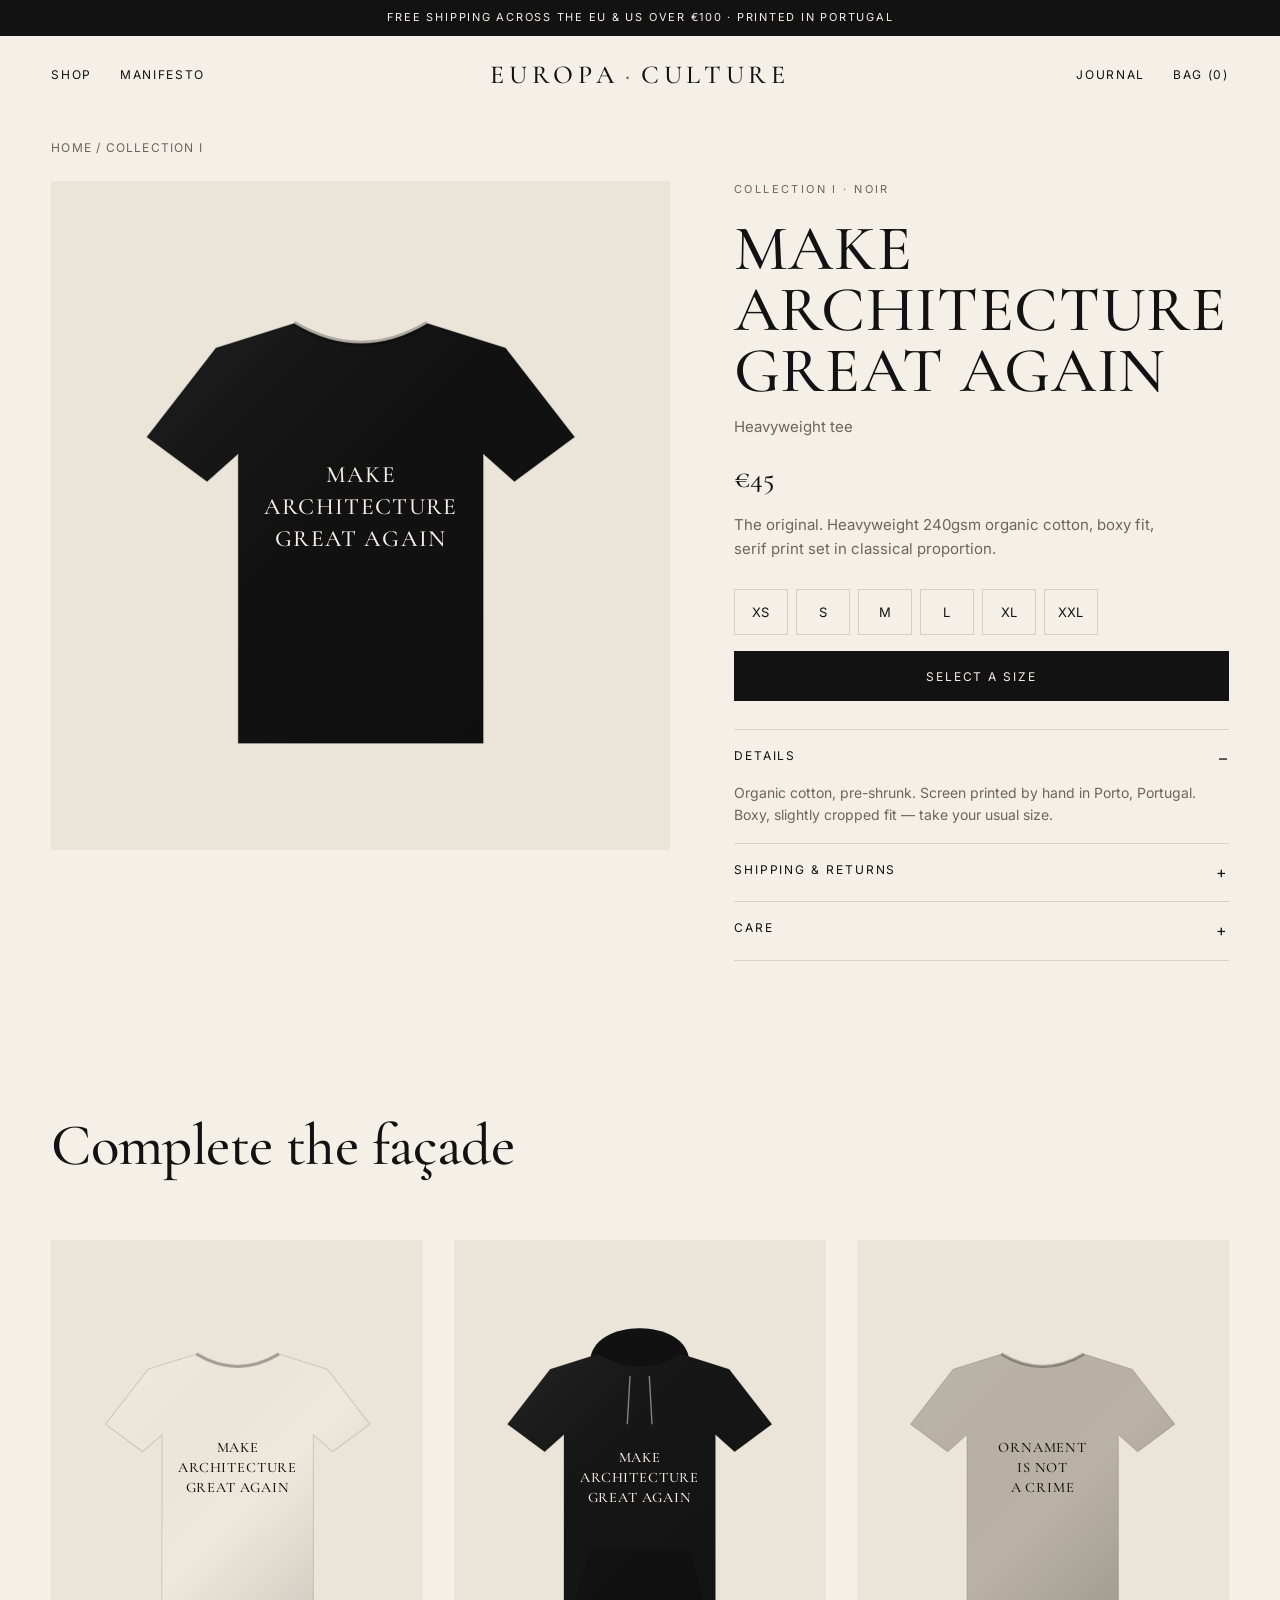
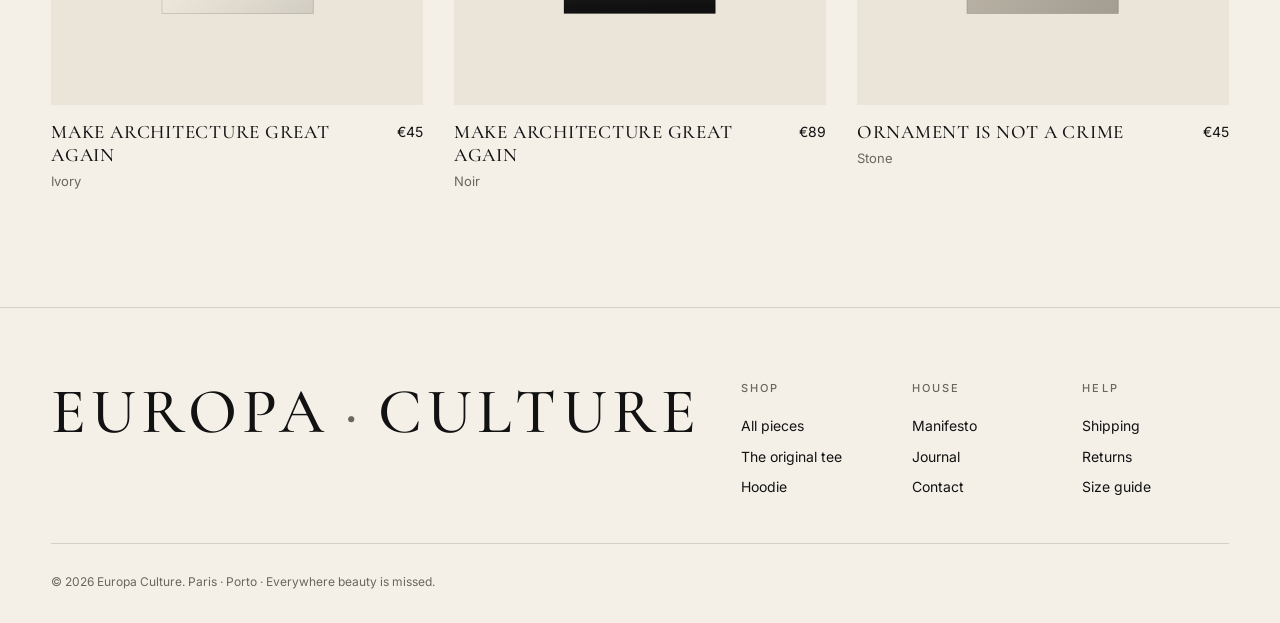
==== product.html @ 39fd8ab4 "Europa Culture storefront: home, product page, cart" ====
<!doctype html>
<html lang="en">
<head>
  <meta charset="utf-8" />
  <meta name="viewport" content="width=device-width, initial-scale=1" />
  <title>Europa Culture</title>
  <link rel="icon" href="assets/favicon.svg" type="image/svg+xml" />
  <link rel="preconnect" href="https://fonts.googleapis.com" />
  <link rel="preconnect" href="https://fonts.gstatic.com" crossorigin />
  <link href="https://fonts.googleapis.com/css2?family=Cormorant+Garamond:ital,wght@0,400;0,500;0,600;1,400&family=Inter:wght@400;500&display=swap" rel="stylesheet" />
  <link rel="stylesheet" href="css/style.css" />
</head>
<body>
  <div class="announce">Free shipping across the EU &amp; US over €100 · Printed in Portugal</div>

  <header class="site-header">
    <nav class="nav-left">
      <a href="index.html#shop">Shop</a>
      <a href="index.html#manifesto">Manifesto</a>
    </nav>
    <a class="wordmark" href="index.html" aria-label="Europa Culture home">Europa<span>·</span>Culture</a>
    <nav class="nav-right">
      <a href="index.html#journal" class="hide-sm">Journal</a>
      <a href="#" data-open-cart class="bag">Bag (<span data-cart-count>0</span>)</a>
    </nav>
  </header>

  <main>
    <p class="crumbs"><a href="index.html">Home</a> / <a href="index.html#shop">Collection I</a></p>
    <section class="pdp" id="product"></section>

    <section class="section">
      <div class="section-head"><h2>Complete the façade</h2></div>
      <div class="grid grid-3" id="more-grid"></div>
    </section>
  </main>

  <footer class="site-footer">
    <div class="foot-brand">Europa<span>·</span>Culture</div>
    <div class="foot-cols">
      <div><h4>Shop</h4><a href="index.html#shop">All pieces</a><a href="product.html?id=maga-tee-black">The original tee</a><a href="product.html?id=maga-hoodie-black">Hoodie</a></div>
      <div><h4>House</h4><a href="index.html#manifesto">Manifesto</a><a href="index.html#journal">Journal</a><a href="mailto:hello@europaculture.com">Contact</a></div>
      <div><h4>Help</h4><a href="#">Shipping</a><a href="#">Returns</a><a href="#">Size guide</a></div>
    </div>
    <p class="foot-small">© <span id="year"></span> Europa Culture. Paris · Porto · Everywhere beauty is missed.</p>
  </footer>

  <div class="scrim" data-close-cart></div>
  <aside class="cart" aria-label="Shopping bag">
    <div class="cart-head"><h3>Your bag</h3><button data-close-cart aria-label="Close">Close</button></div>
    <div id="cart-lines" class="cart-lines"></div>
    <div class="cart-foot">
      <div class="row"><span>Subtotal</span><span id="cart-subtotal">€0</span></div>
      <div class="row muted"><span>Shipping</span><span id="cart-ship">Free</span></div>
      <button class="btn btn-solid btn-wide" id="checkout">Checkout</button>
      <p id="checkout-note" class="checkout-note" hidden>Checkout opens with the first drop. Join the list on the home page and we'll hold your size.</p>
    </div>
  </aside>

  <script src="js/products.js"></script>
  <script src="js/app.js"></script>
</body>
</html>
---- css/style.css ----
/* Europa Culture — minimal classical storefront */
:root {
  --paper: #f4f0e8;
  --paper-2: #ebe5d9;
  --ink: #121212;
  --muted: #6b665d;
  --line: rgba(18, 18, 18, 0.14);
  --serif: "Cormorant Garamond", Georgia, "Times New Roman", serif;
  --sans: "Inter", system-ui, -apple-system, sans-serif;
  --gutter: clamp(16px, 4vw, 56px);
  --ease: cubic-bezier(0.2, 0.7, 0.2, 1);
}
* { box-sizing: border-box; margin: 0; padding: 0; }
html { scroll-behavior: smooth; }
body {
  background: var(--paper); color: var(--ink);
  font: 400 15px/1.6 var(--sans); -webkit-font-smoothing: antialiased;
  overflow-x: hidden;
}
a { color: inherit; text-decoration: none; }
button { font: inherit; color: inherit; background: none; border: 0; cursor: pointer; }
img, svg { display: block; max-width: 100%; }
.sr-only { position: absolute; width: 1px; height: 1px; overflow: hidden; clip: rect(0 0 0 0); }

/* ---------- Type ---------- */
h1, h2, h3, .wordmark, blockquote, .foot-brand { font-family: var(--serif); font-weight: 500; letter-spacing: -0.01em; }
h2 { font-size: clamp(34px, 4.6vw, 60px); line-height: 1.02; }
.eyebrow { font-size: 11px; letter-spacing: 0.22em; text-transform: uppercase; color: var(--muted); margin-bottom: 20px; }

/* ---------- Header ---------- */
.announce { background: var(--ink); color: var(--paper); text-align: center; font-size: 11px; letter-spacing: 0.16em; text-transform: uppercase; padding: 9px var(--gutter); }
.site-header {
  position: sticky; top: 0; z-index: 30;
  display: grid; grid-template-columns: 1fr auto 1fr; align-items: center;
  padding: 18px var(--gutter); background: rgba(244, 240, 232, 0.86);
  backdrop-filter: blur(10px); -webkit-backdrop-filter: blur(10px);
  border-bottom: 1px solid transparent; transition: border-color .3s, padding .3s;
}
.site-header.scrolled { border-color: var(--line); padding-block: 12px; }
.site-header nav { display: flex; gap: 28px; font-size: 12px; letter-spacing: 0.14em; text-transform: uppercase; }
.nav-right { justify-content: flex-end; }
.site-header nav a { position: relative; }
.site-header nav a::after { content: ""; position: absolute; left: 0; right: 100%; bottom: -3px; height: 1px; background: currentColor; transition: right .35s var(--ease); }
.site-header nav a:hover::after { right: 0; }
.wordmark { font-size: 26px; letter-spacing: 0.18em; text-transform: uppercase; white-space: nowrap; }
.wordmark span, .foot-brand span { margin: 0 .25em; color: var(--muted); }

/* ---------- Buttons ---------- */
.btn { display: inline-flex; align-items: center; justify-content: center; gap: 10px; height: 50px; padding: 0 28px; font-size: 12px; letter-spacing: 0.16em; text-transform: uppercase; border: 1px solid var(--ink); transition: background .25s, color .25s, transform .2s; }
.btn-solid { background: var(--ink); color: var(--paper); }
.btn-solid:hover { background: transparent; color: var(--ink); }
.btn-line:hover { background: var(--ink); color: var(--paper); }
.btn-wide { width: 100%; }
.shake { animation: shake .35s; }
@keyframes shake { 25% { transform: translateX(-5px); } 75% { transform: translateX(5px); } }

/* ---------- Hero ---------- */
.hero { display: grid; grid-template-columns: 1.05fr 1fr; gap: clamp(24px, 5vw, 80px); align-items: center; padding: clamp(40px, 7vw, 96px) var(--gutter) clamp(48px, 7vw, 100px); min-height: calc(100vh - 110px); }
.hero h1 { font-size: clamp(54px, 8.6vw, 132px); line-height: 0.9; letter-spacing: -0.025em; }
.hero h1 em { font-style: italic; font-weight: 400; }
.lede { max-width: 440px; margin: 32px 0 40px; font-size: 17px; color: var(--muted); }
.hero-cta { display: flex; flex-wrap: wrap; gap: 12px; }
.hero-art { position: relative; justify-self: end; width: 100%; max-width: 560px; }
.cathedral { width: 100%; color: var(--ink); opacity: .9; }
.cathedral path, .cathedral circle, .cathedral line { stroke-dasharray: 1; stroke-dashoffset: 1; animation: draw 2.8s var(--ease) forwards; }
.cathedral circle, .cathedral line { stroke-dasharray: none; stroke-dashoffset: 0; opacity: 0; animation: fade 1.2s 1.6s forwards; }
@keyframes draw { to { stroke-dashoffset: 0; } }
@keyframes fade { to { opacity: 1; } }
.hero-tee { position: absolute; width: 46%; right: -4%; bottom: 6%; filter: drop-shadow(0 30px 40px rgba(0,0,0,.22)); animation: rise 1.4s 1s var(--ease) both; }
@keyframes rise { from { opacity: 0; transform: translateY(30px) rotate(-2deg); } to { opacity: 1; transform: none; } }
.caption { margin-top: 12px; font: italic 14px var(--serif); color: var(--muted); }

/* ---------- Marquee ---------- */
.marquee { border-block: 1px solid var(--ink); overflow: hidden; padding: 16px 0; background: var(--ink); color: var(--paper); }
.marquee-track { display: flex; gap: 40px; width: max-content; animation: scroll 38s linear infinite; font: 500 22px var(--serif); letter-spacing: 0.18em; text-transform: uppercase; white-space: nowrap; }
@keyframes scroll { to { transform: translateX(-50%); } }

/* ---------- Sections ---------- */
.section { padding: clamp(64px, 9vw, 130px) var(--gutter); }
.section-head { display: flex; justify-content: space-between; align-items: end; gap: 24px; flex-wrap: wrap; margin-bottom: clamp(32px, 5vw, 64px); }
.section-head > p { max-width: 360px; color: var(--muted); }
.manifesto .section-head { display: block; }

/* ---------- Product grid ---------- */
.grid { display: grid; grid-template-columns: repeat(3, 1fr); gap: clamp(16px, 2.4vw, 32px); }
.card { display: block; }
.card-media { position: relative; aspect-ratio: 4 / 5; background: var(--paper-2); display: grid; place-items: center; overflow: hidden; }
.card-media .garment { width: 74%; transition: transform .7s var(--ease); }
.card:hover .garment { transform: scale(1.05) translateY(-6px); }
.card-tag { position: absolute; top: 16px; left: 18px; font: italic 15px var(--serif); color: var(--muted); }
.card-body { display: flex; justify-content: space-between; gap: 16px; padding-top: 16px; }
.card-name { font: 500 19px/1.2 var(--serif); letter-spacing: 0.04em; text-transform: uppercase; }
.card-meta { font-size: 13px; color: var(--muted); margin-top: 4px; }
.card-price { font-size: 14px; white-space: nowrap; }

/* ---------- Manifesto ---------- */
.manifesto { background: var(--ink); color: var(--paper); }
.manifesto .eyebrow { color: #a39d92; }
.tenets { list-style: none; display: grid; grid-template-columns: repeat(4, 1fr); border-top: 1px solid rgba(244,240,232,.25); }
.tenets li { padding: 32px 28px 8px 0; border-right: 1px solid rgba(244,240,232,.12); margin-right: 28px; }
.tenets li:last-child { border-right: 0; margin-right: 0; }
.tenets span { font: italic 18px var(--serif); color: #a39d92; }
.tenets h3 { font-size: 34px; margin: 10px 0 14px; }
.tenets p { color: #cfc8bb; font-size: 14px; }

/* ---------- Quote ---------- */
.quote { text-align: center; padding: clamp(80px, 12vw, 180px) var(--gutter); border-bottom: 1px solid var(--line); }
.quote blockquote { font-size: clamp(36px, 5.6vw, 84px); line-height: 1.04; font-style: italic; font-weight: 400; }
.quote cite { display: block; margin-top: 28px; font-style: normal; font-size: 12px; letter-spacing: 0.2em; text-transform: uppercase; color: var(--muted); }

/* ---------- Signup ---------- */
.signup-wrap { display: grid; grid-template-columns: 1fr 1fr; gap: 40px; align-items: end; }
.signup-wrap p { color: var(--muted); margin-top: 12px; max-width: 380px; }
.signup { display: flex; border-bottom: 1px solid var(--ink); }
.signup input { flex: 1; min-width: 0; border: 0; background: transparent; font: 400 20px var(--serif); padding: 12px 0; outline: none; color: var(--ink); }
.signup .btn { border: 0; height: auto; padding: 0 0 0 16px; background: none; color: var(--ink); }
.signup-done { font: italic 24px var(--serif); padding: 12px 0; }

/* ---------- Footer ---------- */
.site-footer { padding: 72px var(--gutter) 32px; border-top: 1px solid var(--line); display: grid; grid-template-columns: 1fr 1.4fr; gap: 40px; }
.foot-brand { font-size: clamp(34px, 5vw, 64px); text-transform: uppercase; letter-spacing: 0.08em; line-height: 1; }
.foot-cols { display: grid; grid-template-columns: repeat(3, 1fr); gap: 24px; }
.foot-cols h4 { font-size: 11px; letter-spacing: 0.2em; text-transform: uppercase; font-weight: 500; color: var(--muted); margin-bottom: 14px; }
.foot-cols a { display: block; padding: 4px 0; font-size: 14px; }
.foot-cols a:hover { text-decoration: underline; text-underline-offset: 3px; }
.foot-small { grid-column: 1 / -1; font-size: 12px; color: var(--muted); padding-top: 28px; border-top: 1px solid var(--line); }

/* ---------- Product page ---------- */
.crumbs { padding: 24px var(--gutter) 0; font-size: 12px; letter-spacing: .1em; text-transform: uppercase; color: var(--muted); }
.pdp { display: grid; grid-template-columns: 1.25fr 1fr; gap: clamp(28px, 5vw, 80px); padding: 24px var(--gutter) 40px; align-items: start; }
.pdp-media { background: var(--paper-2); aspect-ratio: 1 / 1.08; display: grid; place-items: center; position: sticky; top: 90px; }
.pdp-media .garment { width: 72%; animation: rise 1s var(--ease) both; }
.pdp-title { font-size: clamp(40px, 5vw, 68px); line-height: 0.95; text-transform: uppercase; letter-spacing: 0.01em; }
.pdp-sub { color: var(--muted); margin-top: 14px; }
.pdp-price { font: 500 28px var(--serif); margin: 22px 0 18px; }
.pdp-blurb { color: var(--muted); max-width: 440px; margin-bottom: 28px; }
.sizes { display: flex; flex-wrap: wrap; gap: 8px; margin-bottom: 16px; }
.sizes button { min-width: 54px; height: 46px; padding: 0 12px; border: 1px solid var(--line); font-size: 13px; transition: border-color .2s, background .2s, color .2s; }
.sizes button:hover { border-color: var(--ink); }
.sizes button[aria-checked="true"] { background: var(--ink); color: var(--paper); border-color: var(--ink); }
details { border-top: 1px solid var(--line); padding: 16px 0; }
details:first-of-type { margin-top: 28px; }
details:last-of-type { border-bottom: 1px solid var(--line); }
summary { cursor: pointer; list-style: none; font-size: 12px; letter-spacing: .16em; text-transform: uppercase; display: flex; justify-content: space-between; }
summary::after { content: "+"; font-size: 16px; }
details[open] summary::after { content: "–"; }
details p { color: var(--muted); padding-top: 10px; font-size: 14px; }

/* ---------- Cart ---------- */
.scrim { position: fixed; inset: 0; background: rgba(18,18,18,.35); opacity: 0; pointer-events: none; transition: opacity .35s; z-index: 40; }
.cart { position: fixed; top: 0; right: 0; height: 100%; width: min(440px, 100%); background: var(--paper); z-index: 50; display: flex; flex-direction: column; transform: translateX(100%); transition: transform .45s var(--ease); }
.cart-open .scrim { opacity: 1; pointer-events: auto; }
.cart-open .cart { transform: none; }
.cart-head { display: flex; justify-content: space-between; align-items: center; padding: 22px 24px; border-bottom: 1px solid var(--line); }
.cart-head h3 { font-size: 26px; }
.cart-head button { font-size: 12px; letter-spacing: .14em; text-transform: uppercase; }
.cart-lines { flex: 1; overflow-y: auto; padding: 8px 24px; }
.cart-empty { font: italic 24px/1.3 var(--serif); text-align: center; padding: 60px 0; }
.cart-empty span { font-size: 16px; color: var(--muted); }
.cart-line { display: grid; grid-template-columns: 78px 1fr auto; gap: 14px; padding: 16px 0; border-bottom: 1px solid var(--line); }
.cart-thumb { aspect-ratio: 4/5; display: grid; place-items: center; }
.cart-thumb .garment { width: 82%; }
.cart-name { font: 500 18px var(--serif); }
.cart-meta { font-size: 12px; color: var(--muted); }
.qty { display: inline-flex; align-items: center; border: 1px solid var(--line); margin-top: 10px; }
.qty button { width: 30px; height: 28px; }
.qty span { min-width: 22px; text-align: center; font-size: 13px; }
.cart-price { font-size: 14px; }
.cart-foot { padding: 20px 24px 28px; border-top: 1px solid var(--line); }
.cart-foot .row { display: flex; justify-content: space-between; margin-bottom: 8px; }
.cart-foot .muted { color: var(--muted); font-size: 13px; margin-bottom: 18px; }
.checkout-note { margin-top: 14px; font: italic 16px var(--serif); color: var(--muted); text-align: center; }

/* ---------- Reveal ---------- */
.reveal { opacity: 0; transform: translateY(18px); transition: opacity .9s var(--ease), transform .9s var(--ease); transition-delay: var(--d, 0ms); }
.reveal.in { opacity: 1; transform: none; }
@media (prefers-reduced-motion: reduce) {
  *, *::before, *::after { animation: none !important; transition: none !important; }
  .reveal { opacity: 1; transform: none; }
  .cathedral * { stroke-dashoffset: 0 !important; opacity: 1 !important; }
}

/* ---------- Responsive ---------- */
@media (max-width: 960px) {
  .hero { grid-template-columns: 1fr; min-height: 0; }
  .hero-art { justify-self: center; max-width: 480px; }
  .grid { grid-template-columns: repeat(2, 1fr); }
  .tenets { grid-template-columns: repeat(2, 1fr); }
  .tenets li:nth-child(2) { border-right: 0; margin-right: 0; }
  .pdp { grid-template-columns: 1fr; }
  .pdp-media { position: static; }
  .signup-wrap, .site-footer { grid-template-columns: 1fr; }
}
@media (max-width: 600px) {
  .site-header nav { gap: 16px; font-size: 11px; }
  .nav-left a:last-child, .hide-sm { display: none; }
  .wordmark { font-size: 17px; letter-spacing: 0.12em; }
  .grid, .grid-3 { grid-template-columns: 1fr; }
  .tenets { grid-template-columns: 1fr; }
  .tenets li { border-right: 0; margin-right: 0; border-bottom: 1px solid rgba(244,240,232,.12); padding-bottom: 24px; }
  .foot-cols { grid-template-columns: 1fr 1fr; }
  .hero-tee { width: 42%; right: 0; }
}
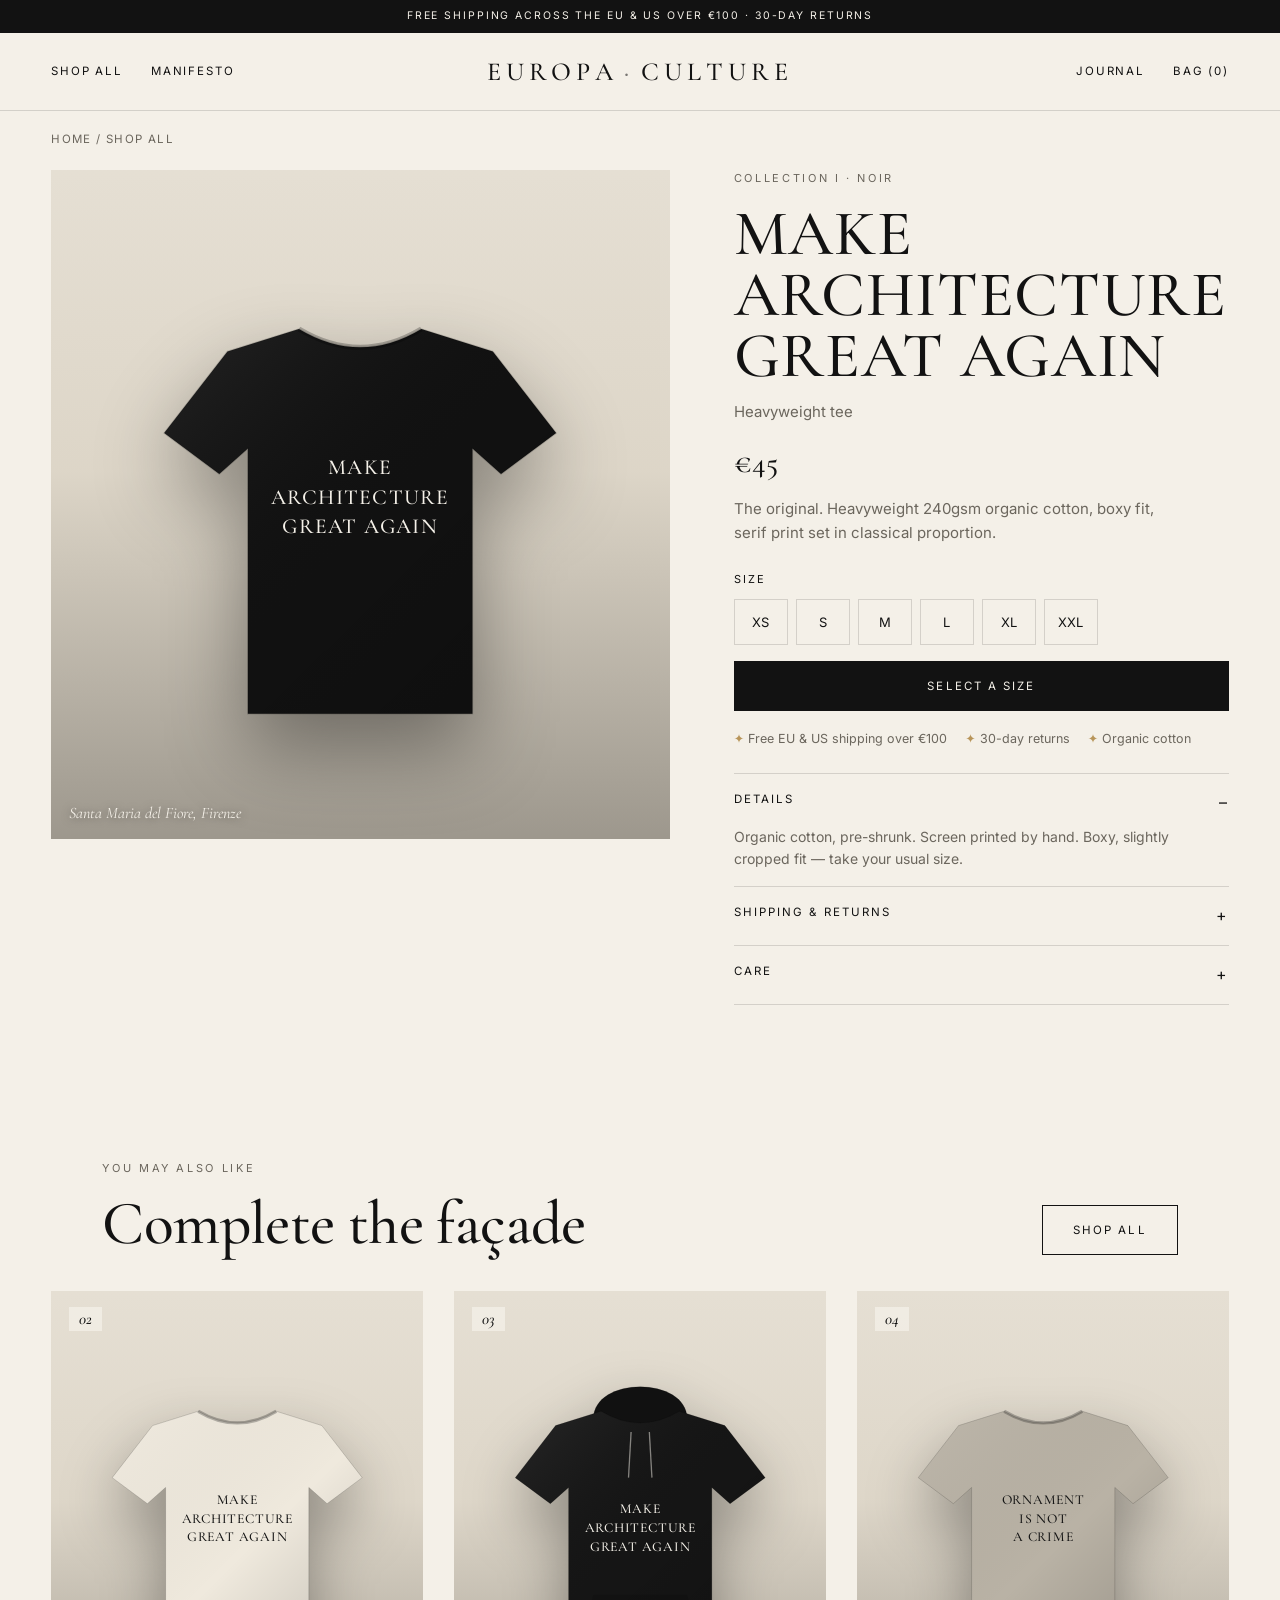
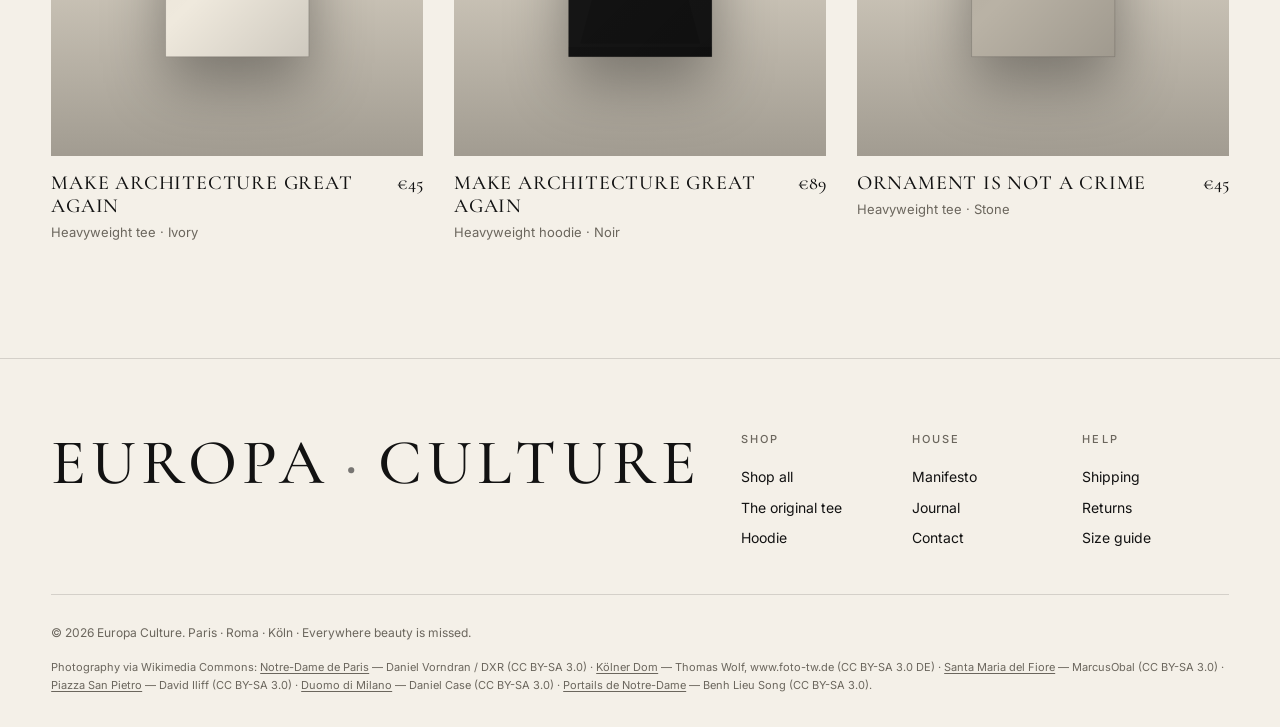
==== commit f46ca341: "Photo hero carousel, featured product carousel, shop-all page, visual refresh" ====
--- a/product.html
+++ b/product.html
@@ -4,45 +4,50 @@
   <meta charset="utf-8" />
   <meta name="viewport" content="width=device-width, initial-scale=1" />
   <title>Europa Culture</title>
+  <meta name="description" content="Europa Culture: garments for people who believe buildings should be beautiful. Make Architecture Great Again." />
+  <meta property="og:title" content="Europa Culture — Make Architecture Great Again" />
+  <meta property="og:description" content="Garments for people who believe buildings should be beautiful." />
   <link rel="icon" href="assets/favicon.svg" type="image/svg+xml" />
   <link rel="preconnect" href="https://fonts.googleapis.com" />
   <link rel="preconnect" href="https://fonts.gstatic.com" crossorigin />
-  <link href="https://fonts.googleapis.com/css2?family=Cormorant+Garamond:ital,wght@0,400;0,500;0,600;1,400&family=Inter:wght@400;500&display=swap" rel="stylesheet" />
+  <link rel="preconnect" href="https://upload.wikimedia.org" />
+  <link href="https://fonts.googleapis.com/css2?family=Cormorant+Garamond:ital,wght@0,400;0,500;0,600;1,400;1,500&family=Inter:wght@400;500&display=swap" rel="stylesheet" />
   <link rel="stylesheet" href="css/style.css" />
 </head>
-<body>
-  <div class="announce">Free shipping across the EU &amp; US over €100 · Printed in Portugal</div>
-
+<body class="inner">
   <header class="site-header">
-    <nav class="nav-left">
-      <a href="index.html#shop">Shop</a>
-      <a href="index.html#manifesto">Manifesto</a>
-    </nav>
-    <a class="wordmark" href="index.html" aria-label="Europa Culture home">Europa<span>·</span>Culture</a>
-    <nav class="nav-right">
-      <a href="index.html#journal" class="hide-sm">Journal</a>
-      <a href="#" data-open-cart class="bag">Bag (<span data-cart-count>0</span>)</a>
-    </nav>
+    <div class="announce">Free shipping across the EU &amp; US over €100 · 30-day returns</div>
+    <div class="nav-row">
+      <nav class="nav-left">
+        <a href="shop.html">Shop all</a>
+        <a href="index.html#manifesto" class="hide-sm">Manifesto</a>
+      </nav>
+      <a class="wordmark" href="index.html" aria-label="Europa Culture home">Europa<span>·</span>Culture</a>
+      <nav class="nav-right">
+        <a href="index.html#journal" class="hide-sm">Journal</a>
+        <a href="#" data-open-cart class="bag">Bag (<span data-cart-count>0</span>)</a>
+      </nav>
+    </div>
   </header>
 
   <main>
-    <p class="crumbs"><a href="index.html">Home</a> / <a href="index.html#shop">Collection I</a></p>
+    <p class="crumbs"><a href="index.html">Home</a> / <a href="shop.html">Shop all</a></p>
     <section class="pdp" id="product"></section>
-
     <section class="section">
-      <div class="section-head"><h2>Complete the façade</h2></div>
-      <div class="grid grid-3" id="more-grid"></div>
+      <div class="feat-head"><div><p class="eyebrow">You may also like</p><h2>Complete the façade</h2></div><a href="shop.html" class="btn btn-line">Shop all</a></div>
+      <div class="grid" id="more-grid"></div>
     </section>
   </main>
 
   <footer class="site-footer">
     <div class="foot-brand">Europa<span>·</span>Culture</div>
     <div class="foot-cols">
-      <div><h4>Shop</h4><a href="index.html#shop">All pieces</a><a href="product.html?id=maga-tee-black">The original tee</a><a href="product.html?id=maga-hoodie-black">Hoodie</a></div>
+      <div><h4>Shop</h4><a href="shop.html">Shop all</a><a href="product.html?id=maga-tee-black">The original tee</a><a href="product.html?id=maga-hoodie-black">Hoodie</a></div>
       <div><h4>House</h4><a href="index.html#manifesto">Manifesto</a><a href="index.html#journal">Journal</a><a href="mailto:hello@europaculture.com">Contact</a></div>
       <div><h4>Help</h4><a href="#">Shipping</a><a href="#">Returns</a><a href="#">Size guide</a></div>
     </div>
-    <p class="foot-small">© <span id="year"></span> Europa Culture. Paris · Porto · Everywhere beauty is missed.</p>
+    <p class="foot-small">© <span id="year"></span> Europa Culture. Paris · Roma · Köln · Everywhere beauty is missed.</p>
+    <p class="credits" id="credits"></p>
   </footer>
 
   <div class="scrim" data-close-cart></div>
@@ -53,11 +58,12 @@
       <div class="row"><span>Subtotal</span><span id="cart-subtotal">€0</span></div>
       <div class="row muted"><span>Shipping</span><span id="cart-ship">Free</span></div>
       <button class="btn btn-solid btn-wide" id="checkout">Checkout</button>
-      <p id="checkout-note" class="checkout-note" hidden>Checkout opens with the first drop. Join the list on the home page and we'll hold your size.</p>
+      <p id="checkout-note" class="checkout-note" hidden>Checkout opens with the first drop. Join the list and we'll hold your size.</p>
     </div>
   </aside>
 
   <script src="js/products.js"></script>
+  <script src="js/scenes.js"></script>
   <script src="js/app.js"></script>
 </body>
 </html>
--- a/css/style.css
+++ b/css/style.css
@@ -1,167 +1,218 @@
-/* Europa Culture — minimal classical storefront */
+/* Europa Culture — classical, minimal storefront */
 :root {
   --paper: #f4f0e8;
   --paper-2: #ebe5d9;
+  --stone: #d9d1c2;
   --ink: #121212;
   --muted: #6b665d;
+  --gold: #b8955a;
   --line: rgba(18, 18, 18, 0.14);
   --serif: "Cormorant Garamond", Georgia, "Times New Roman", serif;
   --sans: "Inter", system-ui, -apple-system, sans-serif;
   --gutter: clamp(16px, 4vw, 56px);
   --ease: cubic-bezier(0.2, 0.7, 0.2, 1);
+  --head-h: 104px;
 }
 * { box-sizing: border-box; margin: 0; padding: 0; }
 html { scroll-behavior: smooth; }
-body {
-  background: var(--paper); color: var(--ink);
-  font: 400 15px/1.6 var(--sans); -webkit-font-smoothing: antialiased;
-  overflow-x: hidden;
-}
+body { background: var(--paper); color: var(--ink); font: 400 15px/1.6 var(--sans); -webkit-font-smoothing: antialiased; overflow-x: hidden; }
 a { color: inherit; text-decoration: none; }
 button { font: inherit; color: inherit; background: none; border: 0; cursor: pointer; }
 img, svg { display: block; max-width: 100%; }
 .sr-only { position: absolute; width: 1px; height: 1px; overflow: hidden; clip: rect(0 0 0 0); }
 
-/* ---------- Type ---------- */
 h1, h2, h3, .wordmark, blockquote, .foot-brand { font-family: var(--serif); font-weight: 500; letter-spacing: -0.01em; }
-h2 { font-size: clamp(34px, 4.6vw, 60px); line-height: 1.02; }
-.eyebrow { font-size: 11px; letter-spacing: 0.22em; text-transform: uppercase; color: var(--muted); margin-bottom: 20px; }
+h2 { font-size: clamp(36px, 4.8vw, 64px); line-height: 1; }
+h2 em, h1 em { font-style: italic; font-weight: 400; }
+.eyebrow { font-size: 11px; letter-spacing: 0.24em; text-transform: uppercase; color: var(--muted); margin-bottom: 16px; }
+.eyebrow.light { color: rgba(244, 240, 232, .8); }
 
 /* ---------- Header ---------- */
-.announce { background: var(--ink); color: var(--paper); text-align: center; font-size: 11px; letter-spacing: 0.16em; text-transform: uppercase; padding: 9px var(--gutter); }
-.site-header {
-  position: sticky; top: 0; z-index: 30;
-  display: grid; grid-template-columns: 1fr auto 1fr; align-items: center;
-  padding: 18px var(--gutter); background: rgba(244, 240, 232, 0.86);
-  backdrop-filter: blur(10px); -webkit-backdrop-filter: blur(10px);
-  border-bottom: 1px solid transparent; transition: border-color .3s, padding .3s;
-}
-.site-header.scrolled { border-color: var(--line); padding-block: 12px; }
-.site-header nav { display: flex; gap: 28px; font-size: 12px; letter-spacing: 0.14em; text-transform: uppercase; }
+.site-header { position: fixed; inset: 0 0 auto 0; z-index: 30; color: var(--ink); background: rgba(244, 240, 232, .9); backdrop-filter: blur(12px); -webkit-backdrop-filter: blur(12px); border-bottom: 1px solid var(--line); transition: background .4s, color .4s, border-color .4s; }
+.announce { background: var(--ink); color: var(--paper); text-align: center; font-size: 10.5px; letter-spacing: 0.18em; text-transform: uppercase; padding: 8px var(--gutter); }
+.nav-row { display: grid; grid-template-columns: 1fr auto 1fr; align-items: center; padding: 18px var(--gutter); transition: padding .3s; }
+.site-header.scrolled .nav-row { padding-block: 13px; }
+.site-header nav { display: flex; gap: 28px; font-size: 11.5px; letter-spacing: 0.16em; text-transform: uppercase; }
 .nav-right { justify-content: flex-end; }
 .site-header nav a { position: relative; }
 .site-header nav a::after { content: ""; position: absolute; left: 0; right: 100%; bottom: -3px; height: 1px; background: currentColor; transition: right .35s var(--ease); }
 .site-header nav a:hover::after { right: 0; }
-.wordmark { font-size: 26px; letter-spacing: 0.18em; text-transform: uppercase; white-space: nowrap; }
-.wordmark span, .foot-brand span { margin: 0 .25em; color: var(--muted); }
+.wordmark { font-size: 26px; letter-spacing: 0.2em; text-transform: uppercase; white-space: nowrap; }
+.wordmark span, .foot-brand span { margin: 0 .25em; opacity: .55; }
+/* transparent over the home hero */
+.home .site-header:not(.scrolled) { background: transparent; color: var(--paper); border-color: transparent; backdrop-filter: none; -webkit-backdrop-filter: none; }
+.home .site-header:not(.scrolled) .announce { background: rgba(0,0,0,.28); }
+.inner main { padding-top: var(--head-h); }
 
 /* ---------- Buttons ---------- */
-.btn { display: inline-flex; align-items: center; justify-content: center; gap: 10px; height: 50px; padding: 0 28px; font-size: 12px; letter-spacing: 0.16em; text-transform: uppercase; border: 1px solid var(--ink); transition: background .25s, color .25s, transform .2s; }
+.btn { display: inline-flex; align-items: center; justify-content: center; gap: 10px; height: 50px; padding: 0 30px; font-size: 11.5px; letter-spacing: 0.18em; text-transform: uppercase; border: 1px solid var(--ink); white-space: nowrap; transition: background .25s, color .25s, border-color .25s; }
 .btn-solid { background: var(--ink); color: var(--paper); }
 .btn-solid:hover { background: transparent; color: var(--ink); }
 .btn-line:hover { background: var(--ink); color: var(--paper); }
+.btn-light { background: var(--paper); color: var(--ink); border-color: var(--paper); }
+.btn-light:hover { background: transparent; color: var(--paper); }
+.btn-ghost { color: var(--paper); border-color: rgba(244,240,232,.6); }
+.btn-ghost:hover { background: var(--paper); color: var(--ink); }
 .btn-wide { width: 100%; }
+.circle { width: 46px; height: 46px; border-radius: 50%; border: 1px solid rgba(244,240,232,.55); display: grid; place-items: center; color: var(--paper); transition: background .25s, color .25s; }
+.circle:hover { background: var(--paper); color: var(--ink); }
+.circle.dark { border-color: var(--line); color: var(--ink); }
+.circle.dark:hover { background: var(--ink); color: var(--paper); }
 .shake { animation: shake .35s; }
 @keyframes shake { 25% { transform: translateX(-5px); } 75% { transform: translateX(5px); } }
 
-/* ---------- Hero ---------- */
-.hero { display: grid; grid-template-columns: 1.05fr 1fr; gap: clamp(24px, 5vw, 80px); align-items: center; padding: clamp(40px, 7vw, 96px) var(--gutter) clamp(48px, 7vw, 100px); min-height: calc(100vh - 110px); }
-.hero h1 { font-size: clamp(54px, 8.6vw, 132px); line-height: 0.9; letter-spacing: -0.025em; }
-.hero h1 em { font-style: italic; font-weight: 400; }
-.lede { max-width: 440px; margin: 32px 0 40px; font-size: 17px; color: var(--muted); }
-.hero-cta { display: flex; flex-wrap: wrap; gap: 12px; }
-.hero-art { position: relative; justify-self: end; width: 100%; max-width: 560px; }
-.cathedral { width: 100%; color: var(--ink); opacity: .9; }
-.cathedral path, .cathedral circle, .cathedral line { stroke-dasharray: 1; stroke-dashoffset: 1; animation: draw 2.8s var(--ease) forwards; }
-.cathedral circle, .cathedral line { stroke-dasharray: none; stroke-dashoffset: 0; opacity: 0; animation: fade 1.2s 1.6s forwards; }
-@keyframes draw { to { stroke-dashoffset: 0; } }
-@keyframes fade { to { opacity: 1; } }
-.hero-tee { position: absolute; width: 46%; right: -4%; bottom: 6%; filter: drop-shadow(0 30px 40px rgba(0,0,0,.22)); animation: rise 1.4s 1s var(--ease) both; }
-@keyframes rise { from { opacity: 0; transform: translateY(30px) rotate(-2deg); } to { opacity: 1; transform: none; } }
-.caption { margin-top: 12px; font: italic 14px var(--serif); color: var(--muted); }
+/* ---------- Hero carousel ---------- */
+.hero { position: relative; height: 100vh; min-height: 620px; overflow: hidden; background: #1b1916; color: var(--paper); }
+.hero-slides, .slide { position: absolute; inset: 0; }
+.slide { opacity: 0; transition: opacity 1.6s ease; }
+.slide.active { opacity: 1; }
+.slide.broken { display: none; }
+.slide img { width: 100%; height: 100%; object-fit: cover; transform: scale(1.12); }
+.slide.active img { animation: kenburns 9s linear forwards; }
+@keyframes kenburns { from { transform: scale(1.12); } to { transform: scale(1.0); } }
+.hero-shade { position: absolute; inset: 0; background:
+  linear-gradient(180deg, rgba(10,9,8,.55) 0%, rgba(10,9,8,.05) 28%, rgba(10,9,8,.1) 55%, rgba(10,9,8,.78) 100%),
+  radial-gradient(ellipse at 50% 55%, rgba(0,0,0,.28), transparent 65%); }
+.hero-content { position: absolute; left: 0; right: 0; top: 50%; transform: translateY(-42%); text-align: center; padding: 0 var(--gutter); }
+.hero h1 { font-size: clamp(52px, 9vw, 148px); line-height: .9; letter-spacing: -0.02em; text-shadow: 0 2px 40px rgba(0,0,0,.35); animation: up 1.4s .2s var(--ease) both; }
+.hero .eyebrow { animation: up 1.2s var(--ease) both; }
+.hero .lede { max-width: 520px; margin: 26px auto 36px; font-size: 17px; color: rgba(244,240,232,.86); animation: up 1.4s .35s var(--ease) both; }
+.hero-cta { display: flex; justify-content: center; flex-wrap: wrap; gap: 12px; animation: up 1.4s .5s var(--ease) both; }
+@keyframes up { from { opacity: 0; transform: translateY(24px); } to { opacity: 1; transform: none; } }
+.hero-foot { position: absolute; left: 0; right: 0; bottom: 0; display: grid; grid-template-columns: 1fr 1.2fr 1fr; align-items: end; gap: 24px; padding: 0 var(--gutter) 34px; }
+.hero-place span { display: block; font: italic 500 24px/1.1 var(--serif); }
+.hero-place small { font-size: 11px; letter-spacing: .2em; text-transform: uppercase; color: rgba(244,240,232,.72); }
+.hero-bars { display: flex; gap: 8px; align-self: center; }
+.bar { flex: 1; height: 18px; display: flex; align-items: center; }
+.bar.broken { display: none; }
+.bar span { display: block; width: 100%; height: 2px; background: rgba(244,240,232,.28); position: relative; overflow: hidden; }
+.bar span::after { content: ""; position: absolute; inset: 0; background: var(--paper); transform: scaleX(0); transform-origin: left; }
+.bar.done span::after { transform: scaleX(1); }
+.bar.active span::after { animation: fill var(--dur, 5500ms) linear forwards; }
+@keyframes fill { to { transform: scaleX(1); } }
+.hero-nav { display: flex; align-items: center; justify-content: flex-end; gap: 10px; }
+.hero-count { font: 500 15px var(--serif); letter-spacing: .12em; margin-right: 8px; }
+
+/* ---------- Featured carousel ---------- */
+.featured { padding: clamp(64px, 8vw, 120px) 0 clamp(56px, 7vw, 100px); }
+.feat-head { display: flex; justify-content: space-between; align-items: flex-end; gap: 24px; flex-wrap: wrap; padding: 0 var(--gutter); margin-bottom: 36px; }
+.feat-actions { display: flex; align-items: center; gap: 10px; }
+.feat-actions .btn { margin-left: 8px; }
+.feat-track { display: grid; grid-auto-flow: column; grid-auto-columns: calc((100% - 2 * var(--gutter) - 3 * 24px) / 3.35); column-gap: 24px; overflow-x: auto; scroll-snap-type: x mandatory; scroll-padding: 0 var(--gutter); padding: 0 var(--gutter) 6px; scrollbar-width: none; }
+.feat-track::-webkit-scrollbar { display: none; }
+.feature-item { scroll-snap-align: start; }
+.feat-progress { margin: 30px var(--gutter) 0; height: 1px; background: var(--line); overflow: hidden; }
+.feat-progress span { display: block; height: 100%; background: var(--ink); transform: scaleX(.08); transform-origin: left; transition: transform .3s; }
+
+/* ---------- Product card ---------- */
+.pcard { display: block; }
+.pcard-media { position: relative; aspect-ratio: 4 / 5; overflow: hidden; display: grid; place-items: center; background: var(--stone); isolation: isolate; }
+.pcard-bg { position: absolute; inset: -12px; background-size: cover; background-position: center; filter: blur(1.5px) saturate(.75); transform: scale(1.04); transition: transform 1.2s var(--ease); z-index: -2; }
+.pcard-media::before { content: ""; position: absolute; inset: 0; z-index: -1; background: linear-gradient(180deg, rgba(244,240,232,.45), rgba(244,240,232,.18) 45%, rgba(18,18,18,.28)); }
+.pcard-media .garment { width: 70%; filter: drop-shadow(0 26px 30px rgba(0,0,0,.35)); transition: transform .8s var(--ease); }
+.pcard:hover .garment { transform: translateY(-8px) scale(1.03); }
+.pcard:hover .pcard-bg { transform: scale(1.12); }
+.pcard-no { position: absolute; top: 16px; left: 18px; font: italic 500 16px var(--serif); color: var(--ink); background: rgba(244,240,232,.75); padding: 2px 10px; }
+.pcard-cta { position: absolute; left: 16px; right: 16px; bottom: 16px; height: 46px; display: grid; place-items: center; background: var(--paper); font-size: 11px; letter-spacing: .18em; text-transform: uppercase; transform: translateY(70px); transition: transform .5s var(--ease); }
+.pcard:hover .pcard-cta { transform: none; }
+.pcard-body { display: flex; justify-content: space-between; gap: 16px; padding-top: 16px; }
+.pcard-name { font: 500 20px/1.15 var(--serif); letter-spacing: .04em; text-transform: uppercase; }
+.pcard-meta { font-size: 13px; color: var(--muted); margin-top: 4px; }
+.pcard-price { font: 500 18px var(--serif); white-space: nowrap; }
 
 /* ---------- Marquee ---------- */
-.marquee { border-block: 1px solid var(--ink); overflow: hidden; padding: 16px 0; background: var(--ink); color: var(--paper); }
-.marquee-track { display: flex; gap: 40px; width: max-content; animation: scroll 38s linear infinite; font: 500 22px var(--serif); letter-spacing: 0.18em; text-transform: uppercase; white-space: nowrap; }
+.marquee { overflow: hidden; padding: 18px 0; background: var(--ink); color: var(--paper); }
+.marquee-track { display: flex; gap: 40px; width: max-content; animation: scroll 40s linear infinite; font: 500 22px var(--serif); letter-spacing: .18em; text-transform: uppercase; white-space: nowrap; }
+.marquee-track span:nth-child(even) { color: var(--gold); }
 @keyframes scroll { to { transform: translateX(-50%); } }
 
 /* ---------- Sections ---------- */
 .section { padding: clamp(64px, 9vw, 130px) var(--gutter); }
-.section-head { display: flex; justify-content: space-between; align-items: end; gap: 24px; flex-wrap: wrap; margin-bottom: clamp(32px, 5vw, 64px); }
-.section-head > p { max-width: 360px; color: var(--muted); }
-.manifesto .section-head { display: block; }
-
-/* ---------- Product grid ---------- */
-.grid { display: grid; grid-template-columns: repeat(3, 1fr); gap: clamp(16px, 2.4vw, 32px); }
-.card { display: block; }
-.card-media { position: relative; aspect-ratio: 4 / 5; background: var(--paper-2); display: grid; place-items: center; overflow: hidden; }
-.card-media .garment { width: 74%; transition: transform .7s var(--ease); }
-.card:hover .garment { transform: scale(1.05) translateY(-6px); }
-.card-tag { position: absolute; top: 16px; left: 18px; font: italic 15px var(--serif); color: var(--muted); }
-.card-body { display: flex; justify-content: space-between; gap: 16px; padding-top: 16px; }
-.card-name { font: 500 19px/1.2 var(--serif); letter-spacing: 0.04em; text-transform: uppercase; }
-.card-meta { font-size: 13px; color: var(--muted); margin-top: 4px; }
-.card-price { font-size: 14px; white-space: nowrap; }
-
-/* ---------- Manifesto ---------- */
-.manifesto { background: var(--ink); color: var(--paper); }
-.manifesto .eyebrow { color: #a39d92; }
+.manifesto { background: var(--ink); color: var(--paper); border-top: 1px solid rgba(244,240,232,.1); }
+.manifesto-head { margin-bottom: clamp(36px, 5vw, 64px); }
+.manifesto .eyebrow { color: var(--gold); }
 .tenets { list-style: none; display: grid; grid-template-columns: repeat(4, 1fr); border-top: 1px solid rgba(244,240,232,.25); }
 .tenets li { padding: 32px 28px 8px 0; border-right: 1px solid rgba(244,240,232,.12); margin-right: 28px; }
 .tenets li:last-child { border-right: 0; margin-right: 0; }
-.tenets span { font: italic 18px var(--serif); color: #a39d92; }
-.tenets h3 { font-size: 34px; margin: 10px 0 14px; }
+.tenets span { font: italic 20px var(--serif); color: var(--gold); }
+.tenets h3 { font-size: 36px; margin: 10px 0 14px; }
 .tenets p { color: #cfc8bb; font-size: 14px; }
 
-/* ---------- Quote ---------- */
-.quote { text-align: center; padding: clamp(80px, 12vw, 180px) var(--gutter); border-bottom: 1px solid var(--line); }
-.quote blockquote { font-size: clamp(36px, 5.6vw, 84px); line-height: 1.04; font-style: italic; font-weight: 400; }
-.quote cite { display: block; margin-top: 28px; font-style: normal; font-size: 12px; letter-spacing: 0.2em; text-transform: uppercase; color: var(--muted); }
-
-/* ---------- Signup ---------- */
+.quote { position: relative; overflow: hidden; color: var(--paper); text-align: center; padding: clamp(110px, 16vw, 220px) var(--gutter); background: #1b1916; }
+.quote-bg { position: absolute; inset: 0; background-size: cover; background-position: center; background-attachment: fixed; }
+.quote::after { content: ""; position: absolute; inset: 0; background: rgba(10,9,8,.55); }
+.quote-inner { position: relative; z-index: 1; }
+.quote blockquote { font-size: clamp(38px, 5.8vw, 88px); line-height: 1.02; font-style: italic; font-weight: 400; text-shadow: 0 2px 30px rgba(0,0,0,.4); }
+.quote cite { display: block; margin-top: 28px; font-style: normal; font-size: 11.5px; letter-spacing: .22em; text-transform: uppercase; color: rgba(244,240,232,.78); }
+
 .signup-wrap { display: grid; grid-template-columns: 1fr 1fr; gap: 40px; align-items: end; }
 .signup-wrap p { color: var(--muted); margin-top: 12px; max-width: 380px; }
 .signup { display: flex; border-bottom: 1px solid var(--ink); }
-.signup input { flex: 1; min-width: 0; border: 0; background: transparent; font: 400 20px var(--serif); padding: 12px 0; outline: none; color: var(--ink); }
+.signup input { flex: 1; min-width: 0; border: 0; background: transparent; font: 400 22px var(--serif); padding: 12px 0; outline: none; color: var(--ink); }
 .signup .btn { border: 0; height: auto; padding: 0 0 0 16px; background: none; color: var(--ink); }
 .signup-done { font: italic 24px var(--serif); padding: 12px 0; }
 
+/* ---------- Shop page ---------- */
+.shop-hero { text-align: center; padding: clamp(56px, 8vw, 110px) var(--gutter) 0; }
+.shop-hero h1 { font-size: clamp(56px, 8vw, 120px); line-height: .95; }
+.shop-hero p:last-child { color: var(--muted); max-width: 420px; margin: 18px auto 0; }
+.shop-section { padding-top: clamp(40px, 5vw, 72px); }
+.grid { display: grid; grid-template-columns: repeat(3, 1fr); gap: clamp(20px, 2.6vw, 36px) clamp(16px, 2.4vw, 32px); }
+
 /* ---------- Footer ---------- */
 .site-footer { padding: 72px var(--gutter) 32px; border-top: 1px solid var(--line); display: grid; grid-template-columns: 1fr 1.4fr; gap: 40px; }
-.foot-brand { font-size: clamp(34px, 5vw, 64px); text-transform: uppercase; letter-spacing: 0.08em; line-height: 1; }
+.foot-brand { font-size: clamp(34px, 5vw, 64px); text-transform: uppercase; letter-spacing: .08em; line-height: 1; }
 .foot-cols { display: grid; grid-template-columns: repeat(3, 1fr); gap: 24px; }
-.foot-cols h4 { font-size: 11px; letter-spacing: 0.2em; text-transform: uppercase; font-weight: 500; color: var(--muted); margin-bottom: 14px; }
+.foot-cols h4 { font-size: 11px; letter-spacing: .2em; text-transform: uppercase; font-weight: 500; color: var(--muted); margin-bottom: 14px; }
 .foot-cols a { display: block; padding: 4px 0; font-size: 14px; }
 .foot-cols a:hover { text-decoration: underline; text-underline-offset: 3px; }
 .foot-small { grid-column: 1 / -1; font-size: 12px; color: var(--muted); padding-top: 28px; border-top: 1px solid var(--line); }
+.credits { grid-column: 1 / -1; font-size: 11px; color: var(--muted); margin-top: -24px; line-height: 1.7; }
+.credits a { text-decoration: underline; text-underline-offset: 2px; }
 
 /* ---------- Product page ---------- */
-.crumbs { padding: 24px var(--gutter) 0; font-size: 12px; letter-spacing: .1em; text-transform: uppercase; color: var(--muted); }
-.pdp { display: grid; grid-template-columns: 1.25fr 1fr; gap: clamp(28px, 5vw, 80px); padding: 24px var(--gutter) 40px; align-items: start; }
-.pdp-media { background: var(--paper-2); aspect-ratio: 1 / 1.08; display: grid; place-items: center; position: sticky; top: 90px; }
-.pdp-media .garment { width: 72%; animation: rise 1s var(--ease) both; }
-.pdp-title { font-size: clamp(40px, 5vw, 68px); line-height: 0.95; text-transform: uppercase; letter-spacing: 0.01em; }
+.crumbs { padding: 26px var(--gutter) 0; font-size: 11.5px; letter-spacing: .12em; text-transform: uppercase; color: var(--muted); }
+.pdp { display: grid; grid-template-columns: 1.25fr 1fr; gap: clamp(28px, 5vw, 80px); padding: 22px var(--gutter) 40px; align-items: start; }
+.pdp-media { position: sticky; top: calc(var(--head-h) + 16px); aspect-ratio: 1 / 1.08; display: grid; place-items: center; overflow: hidden; isolation: isolate; background: var(--stone); }
+.pdp-media::before { content: ""; position: absolute; inset: 0; z-index: -1; background: linear-gradient(180deg, rgba(244,240,232,.45), rgba(244,240,232,.15) 45%, rgba(18,18,18,.3)); }
+.pdp-media .garment { width: 66%; filter: drop-shadow(0 34px 40px rgba(0,0,0,.38)); animation: up 1s var(--ease) both; }
+.pdp-scene { position: absolute; left: 18px; bottom: 16px; font: italic 16px var(--serif); color: var(--paper); text-shadow: 0 1px 8px rgba(0,0,0,.5); }
+.pdp-title { font-size: clamp(42px, 5vw, 72px); line-height: .95; text-transform: uppercase; letter-spacing: .01em; }
 .pdp-sub { color: var(--muted); margin-top: 14px; }
-.pdp-price { font: 500 28px var(--serif); margin: 22px 0 18px; }
-.pdp-blurb { color: var(--muted); max-width: 440px; margin-bottom: 28px; }
+.pdp-price { font: 500 30px var(--serif); margin: 20px 0 16px; }
+.pdp-blurb { color: var(--muted); max-width: 440px; margin-bottom: 26px; }
+.label { font-size: 11px; letter-spacing: .2em; text-transform: uppercase; margin-bottom: 10px; }
 .sizes { display: flex; flex-wrap: wrap; gap: 8px; margin-bottom: 16px; }
 .sizes button { min-width: 54px; height: 46px; padding: 0 12px; border: 1px solid var(--line); font-size: 13px; transition: border-color .2s, background .2s, color .2s; }
 .sizes button:hover { border-color: var(--ink); }
 .sizes button[aria-checked="true"] { background: var(--ink); color: var(--paper); border-color: var(--ink); }
+.perks { list-style: none; display: flex; flex-wrap: wrap; gap: 8px 18px; margin: 18px 0 6px; font-size: 12.5px; color: var(--muted); }
+.perks li::before { content: "✦ "; color: var(--gold); }
 details { border-top: 1px solid var(--line); padding: 16px 0; }
-details:first-of-type { margin-top: 28px; }
+details:first-of-type { margin-top: 24px; }
 details:last-of-type { border-bottom: 1px solid var(--line); }
-summary { cursor: pointer; list-style: none; font-size: 12px; letter-spacing: .16em; text-transform: uppercase; display: flex; justify-content: space-between; }
+summary { cursor: pointer; list-style: none; font-size: 11.5px; letter-spacing: .18em; text-transform: uppercase; display: flex; justify-content: space-between; }
+summary::-webkit-details-marker { display: none; }
 summary::after { content: "+"; font-size: 16px; }
 details[open] summary::after { content: "–"; }
 details p { color: var(--muted); padding-top: 10px; font-size: 14px; }
 
 /* ---------- Cart ---------- */
-.scrim { position: fixed; inset: 0; background: rgba(18,18,18,.35); opacity: 0; pointer-events: none; transition: opacity .35s; z-index: 40; }
+.scrim { position: fixed; inset: 0; background: rgba(18,18,18,.4); opacity: 0; pointer-events: none; transition: opacity .35s; z-index: 40; }
 .cart { position: fixed; top: 0; right: 0; height: 100%; width: min(440px, 100%); background: var(--paper); z-index: 50; display: flex; flex-direction: column; transform: translateX(100%); transition: transform .45s var(--ease); }
 .cart-open .scrim { opacity: 1; pointer-events: auto; }
 .cart-open .cart { transform: none; }
 .cart-head { display: flex; justify-content: space-between; align-items: center; padding: 22px 24px; border-bottom: 1px solid var(--line); }
-.cart-head h3 { font-size: 26px; }
-.cart-head button { font-size: 12px; letter-spacing: .14em; text-transform: uppercase; }
+.cart-head h3 { font-size: 28px; }
+.cart-head button { font-size: 11.5px; letter-spacing: .16em; text-transform: uppercase; }
 .cart-lines { flex: 1; overflow-y: auto; padding: 8px 24px; }
-.cart-empty { font: italic 24px/1.3 var(--serif); text-align: center; padding: 60px 0; }
-.cart-empty span { font-size: 16px; color: var(--muted); }
-.cart-line { display: grid; grid-template-columns: 78px 1fr auto; gap: 14px; padding: 16px 0; border-bottom: 1px solid var(--line); }
-.cart-thumb { aspect-ratio: 4/5; display: grid; place-items: center; }
+.cart-empty { font: italic 26px/1.3 var(--serif); text-align: center; padding: 60px 0; }
+.cart-empty span { font-size: 17px; color: var(--muted); }
+.cart-line { display: grid; grid-template-columns: 80px 1fr auto; gap: 14px; padding: 16px 0; border-bottom: 1px solid var(--line); }
+.cart-thumb { aspect-ratio: 4/5; display: grid; place-items: center; background: var(--paper-2); }
 .cart-thumb .garment { width: 82%; }
-.cart-name { font: 500 18px var(--serif); }
-.cart-meta { font-size: 12px; color: var(--muted); }
+.cart-name { font: 500 17px/1.2 var(--serif); text-transform: uppercase; letter-spacing: .03em; }
+.cart-meta { font-size: 12px; color: var(--muted); margin-top: 2px; }
 .qty { display: inline-flex; align-items: center; border: 1px solid var(--line); margin-top: 10px; }
 .qty button { width: 30px; height: 28px; }
 .qty span { min-width: 22px; text-align: center; font-size: 13px; }
@@ -177,27 +228,37 @@
 @media (prefers-reduced-motion: reduce) {
   *, *::before, *::after { animation: none !important; transition: none !important; }
   .reveal { opacity: 1; transform: none; }
-  .cathedral * { stroke-dashoffset: 0 !important; opacity: 1 !important; }
 }
 
 /* ---------- Responsive ---------- */
-@media (max-width: 960px) {
-  .hero { grid-template-columns: 1fr; min-height: 0; }
-  .hero-art { justify-self: center; max-width: 480px; }
-  .grid { grid-template-columns: repeat(2, 1fr); }
-  .tenets { grid-template-columns: repeat(2, 1fr); }
+@media (max-width: 1024px) {
+  .feat-track { grid-auto-columns: calc((100% - 2 * var(--gutter) - 24px) / 2.25); }
+  .tenets { grid-template-columns: repeat(2, 1fr); row-gap: 12px; }
   .tenets li:nth-child(2) { border-right: 0; margin-right: 0; }
   .pdp { grid-template-columns: 1fr; }
-  .pdp-media { position: static; }
+  .pdp-media { position: relative; top: 0; }
+  .grid { grid-template-columns: repeat(2, 1fr); }
   .signup-wrap, .site-footer { grid-template-columns: 1fr; }
-}
-@media (max-width: 600px) {
-  .site-header nav { gap: 16px; font-size: 11px; }
-  .nav-left a:last-child, .hide-sm { display: none; }
-  .wordmark { font-size: 17px; letter-spacing: 0.12em; }
-  .grid, .grid-3 { grid-template-columns: 1fr; }
+  .quote-bg { background-attachment: scroll; }
+}
+@media (max-width: 640px) {
+  :root { --head-h: 92px; }
+  .nav-row { padding: 14px var(--gutter); }
+  .site-header nav { gap: 14px; font-size: 10.5px; }
+  .hide-sm { display: none; }
+  .wordmark { font-size: 16px; letter-spacing: .14em; }
+  .hero { min-height: 600px; height: 92svh; }
+  .hero-foot { grid-template-columns: 1fr auto; padding-bottom: 22px; }
+  .hero-bars { grid-column: 1 / -1; order: -1; }
+  .hero-count { display: none; }
+  .circle { width: 40px; height: 40px; }
+  .feat-head { align-items: flex-start; }
+  .feat-actions { width: 100%; }
+  .feat-actions .btn { margin-left: auto; height: 44px; padding: 0 22px; }
+  .feat-track { grid-auto-columns: 80%; column-gap: 14px; }
+  .grid { grid-template-columns: 1fr; }
   .tenets { grid-template-columns: 1fr; }
   .tenets li { border-right: 0; margin-right: 0; border-bottom: 1px solid rgba(244,240,232,.12); padding-bottom: 24px; }
   .foot-cols { grid-template-columns: 1fr 1fr; }
-  .hero-tee { width: 42%; right: 0; }
-}
+  .pcard-cta { display: none; }
+}
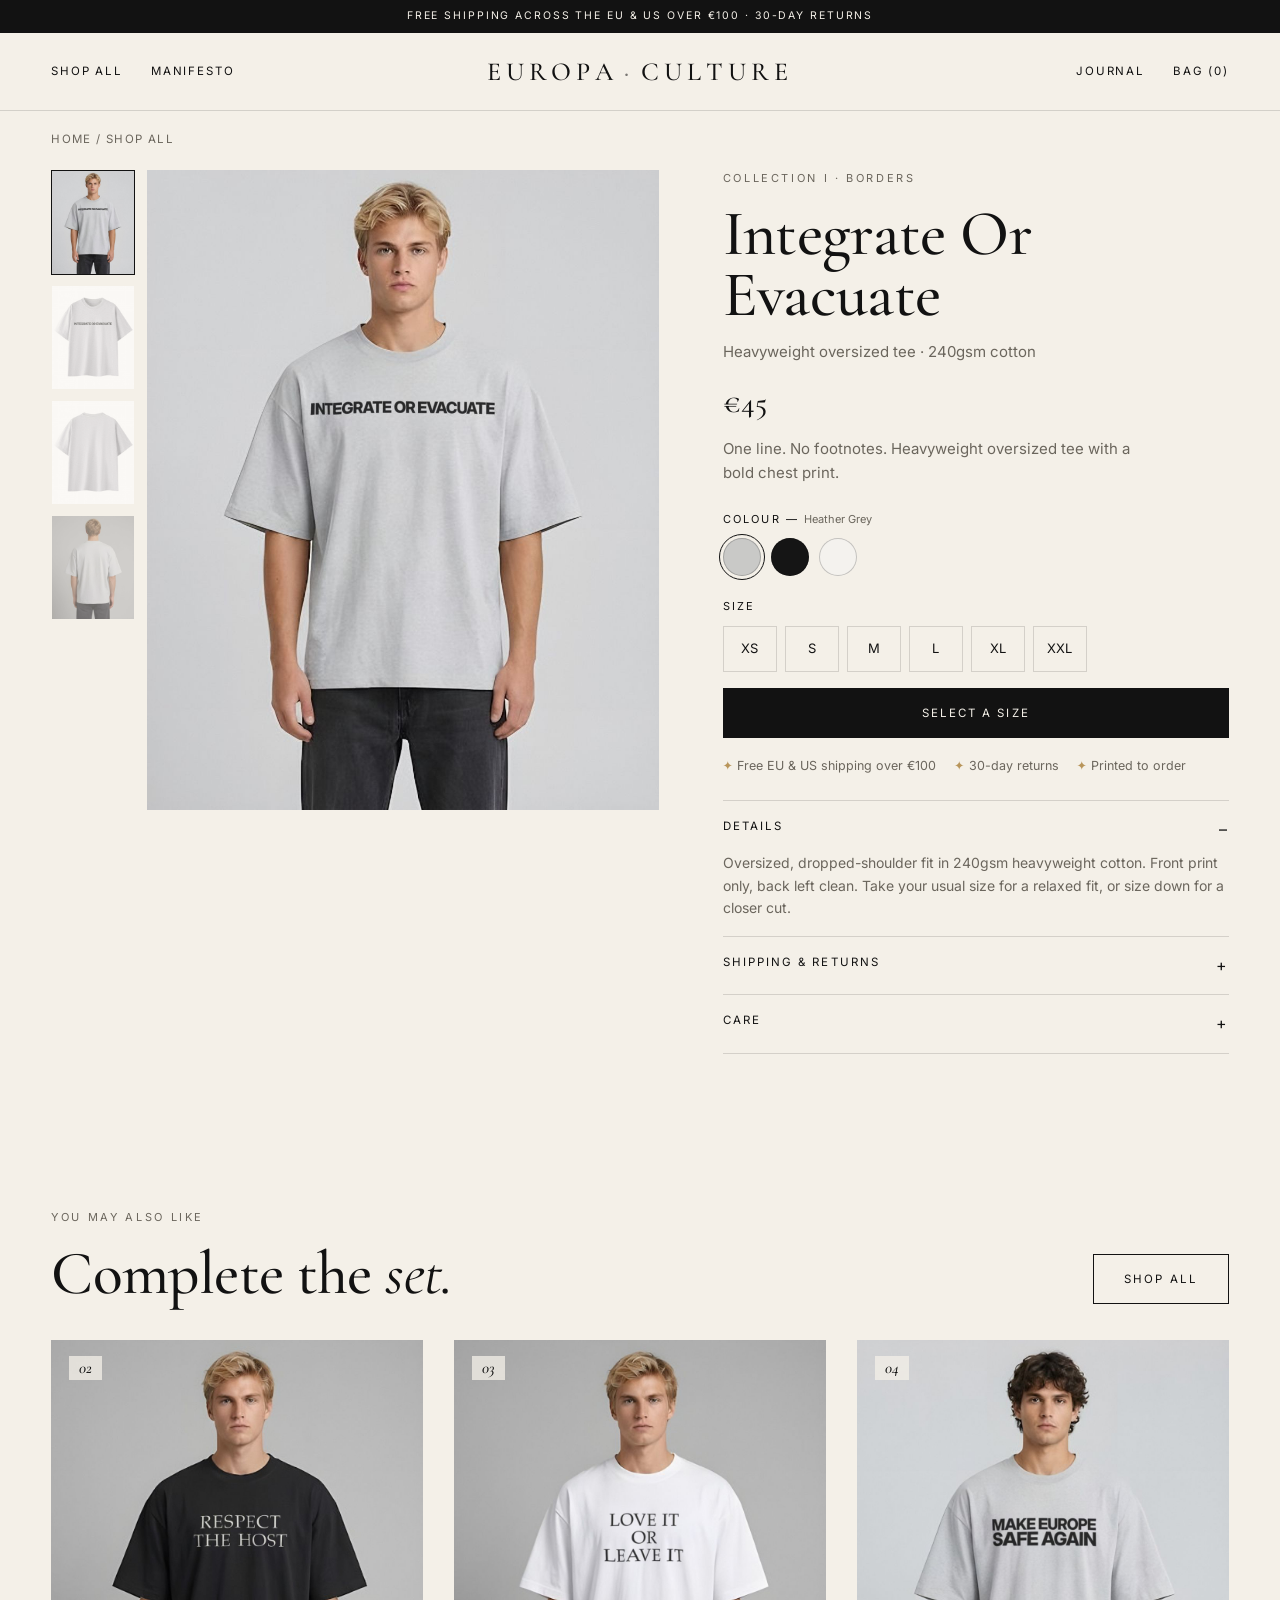
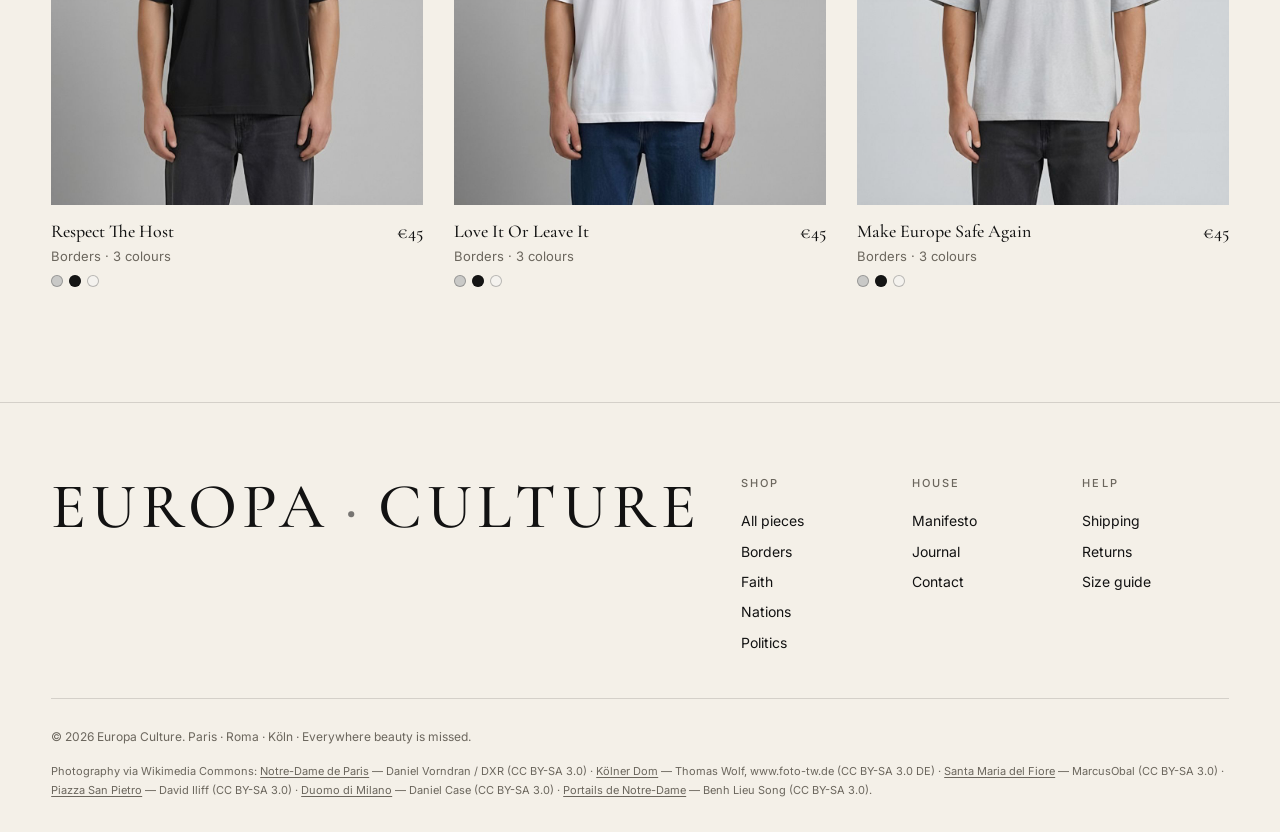
==== commit de348ede: "Rebuild storefront around Collection I: 15 tees, real product photography, collections, filterable s" ====
--- a/product.html
+++ b/product.html
@@ -4,9 +4,10 @@
   <meta charset="utf-8" />
   <meta name="viewport" content="width=device-width, initial-scale=1" />
   <title>Europa Culture</title>
-  <meta name="description" content="Europa Culture: garments for people who believe buildings should be beautiful. Make Architecture Great Again." />
-  <meta property="og:title" content="Europa Culture — Make Architecture Great Again" />
-  <meta property="og:description" content="Garments for people who believe buildings should be beautiful." />
+  <meta name="description" content="Europa Culture: heavyweight slogan tees for people who believe Europe is worth keeping. Collection I." />
+  <meta property="og:title" content="Europa Culture — Collection I" />
+  <meta property="og:description" content="Heavyweight slogan tees for people who believe Europe is worth keeping." />
+  <meta property="og:image" content="assets/products/make-europe-safe-again/grey-1.jpg" />
   <link rel="icon" href="assets/favicon.svg" type="image/svg+xml" />
   <link rel="preconnect" href="https://fonts.googleapis.com" />
   <link rel="preconnect" href="https://fonts.gstatic.com" crossorigin />
@@ -34,7 +35,7 @@
     <p class="crumbs"><a href="index.html">Home</a> / <a href="shop.html">Shop all</a></p>
     <section class="pdp" id="product"></section>
     <section class="section">
-      <div class="feat-head"><div><p class="eyebrow">You may also like</p><h2>Complete the façade</h2></div><a href="shop.html" class="btn btn-line">Shop all</a></div>
+      <div class="feat-head flush"><div><p class="eyebrow">You may also like</p><h2>Complete the <em>set.</em></h2></div><a href="shop.html" class="btn btn-line">Shop all</a></div>
       <div class="grid" id="more-grid"></div>
     </section>
   </main>
@@ -42,7 +43,7 @@
   <footer class="site-footer">
     <div class="foot-brand">Europa<span>·</span>Culture</div>
     <div class="foot-cols">
-      <div><h4>Shop</h4><a href="shop.html">Shop all</a><a href="product.html?id=maga-tee-black">The original tee</a><a href="product.html?id=maga-hoodie-black">Hoodie</a></div>
+      <div id="foot-shop"></div>
       <div><h4>House</h4><a href="index.html#manifesto">Manifesto</a><a href="index.html#journal">Journal</a><a href="mailto:hello@europaculture.com">Contact</a></div>
       <div><h4>Help</h4><a href="#">Shipping</a><a href="#">Returns</a><a href="#">Size guide</a></div>
     </div>
--- a/css/style.css
+++ b/css/style.css
@@ -262,3 +262,62 @@
   .foot-cols { grid-template-columns: 1fr 1fr; }
   .pcard-cta { display: none; }
 }
+
+/* ===================== Collection I — photo catalog ===================== */
+.pcard-media { background: #dcdcda; }
+.pcard-media::before { display: none; }
+.pcard-media img { position: absolute; inset: 0; width: 100%; height: 100%; object-fit: cover; transition: opacity .6s var(--ease), transform 1.2s var(--ease); }
+.pcard-alt { opacity: 0; }
+.pcard:hover .pcard-alt { opacity: 1; }
+.pcard:hover .pcard-img { transform: scale(1.03); }
+.pcard-no { z-index: 2; }
+.pcard-cta { z-index: 2; }
+.pcard-name { font-size: 18px; text-transform: none; letter-spacing: 0; }
+.swatches { display: flex; gap: 6px; margin-top: 8px; }
+.swatches span { width: 12px; height: 12px; border-radius: 50%; background: var(--c); box-shadow: inset 0 0 0 1px rgba(0,0,0,.25); }
+
+.feat-head.flush { padding: 0; }
+.collections { display: grid; grid-template-columns: repeat(4, 1fr); gap: clamp(12px, 2vw, 24px); }
+.coll { position: relative; aspect-ratio: 4 / 5; overflow: hidden; background: #fff; display: block; }
+.coll img { width: 100%; height: 100%; object-fit: cover; transition: transform 1.2s var(--ease); }
+.coll:hover img { transform: scale(1.05); }
+.coll-label { position: absolute; left: 0; right: 0; bottom: 0; padding: 18px 20px; display: flex; justify-content: space-between; align-items: baseline; background: linear-gradient(transparent, rgba(244,240,232,.95) 40%); }
+.coll-label em { font: italic 500 28px var(--serif); }
+.coll-label small { font-size: 11px; letter-spacing: .18em; text-transform: uppercase; color: var(--muted); }
+
+.shop-bar { display: flex; justify-content: space-between; align-items: center; gap: 16px; flex-wrap: wrap; margin-bottom: 32px; padding-bottom: 20px; border-bottom: 1px solid var(--line); }
+.chips { display: flex; flex-wrap: wrap; gap: 8px; }
+.chips button { height: 38px; padding: 0 18px; border: 1px solid var(--line); border-radius: 999px; font-size: 11.5px; letter-spacing: .14em; text-transform: uppercase; transition: background .2s, color .2s, border-color .2s; }
+.chips button:hover { border-color: var(--ink); }
+.chips button[aria-pressed="true"] { background: var(--ink); color: var(--paper); border-color: var(--ink); }
+.shop-count { font: italic 17px var(--serif); color: var(--muted); }
+
+.pdp { grid-template-columns: 1.2fr 1fr; }
+.pdp-gallery { position: sticky; top: calc(var(--head-h) + 16px); display: grid; grid-template-columns: 84px 1fr; gap: 12px; align-items: start; }
+.pdp-main { order: 2; aspect-ratio: 4 / 5; background: #dcdcda; overflow: hidden; }
+.pdp-main img { width: 100%; height: 100%; object-fit: cover; animation: up .7s var(--ease) both; }
+.pdp-thumbs { order: 1; display: grid; gap: 10px; }
+.pdp-thumbs button { aspect-ratio: 4 / 5; overflow: hidden; border: 1px solid transparent; opacity: .6; transition: opacity .2s, border-color .2s; }
+.pdp-thumbs button[aria-current="true"], .pdp-thumbs button:hover { opacity: 1; border-color: var(--ink); }
+.pdp-thumbs img { width: 100%; height: 100%; object-fit: cover; }
+.pdp-title { text-transform: none; letter-spacing: -0.01em; }
+.colors { display: flex; gap: 10px; margin-bottom: 22px; }
+.colors button { width: 38px; height: 38px; border-radius: 50%; background: var(--c); box-shadow: inset 0 0 0 1px rgba(0,0,0,.2); outline: 1px solid transparent; outline-offset: 3px; transition: outline-color .2s; }
+.colors button[aria-pressed="true"] { outline-color: var(--ink); }
+.label span { color: var(--muted); text-transform: none; letter-spacing: 0; }
+.cart-thumb { background: #fff; }
+.cart-thumb img { width: 100%; height: 100%; object-fit: cover; }
+
+@media (max-width: 1024px) {
+  .pdp { grid-template-columns: 1fr; }
+  .collections { grid-template-columns: repeat(2, 1fr); }
+  .pdp-gallery { position: static; }
+}
+@media (max-width: 640px) {
+  .pdp-gallery { grid-template-columns: 1fr; }
+  .pdp-main { order: 1; }
+  .pdp-thumbs { order: 2; grid-template-columns: repeat(4, 1fr); }
+  .collections { gap: 10px; }
+  .coll-label { padding: 12px; flex-direction: column; gap: 2px; }
+  .coll-label em { font-size: 22px; }
+}
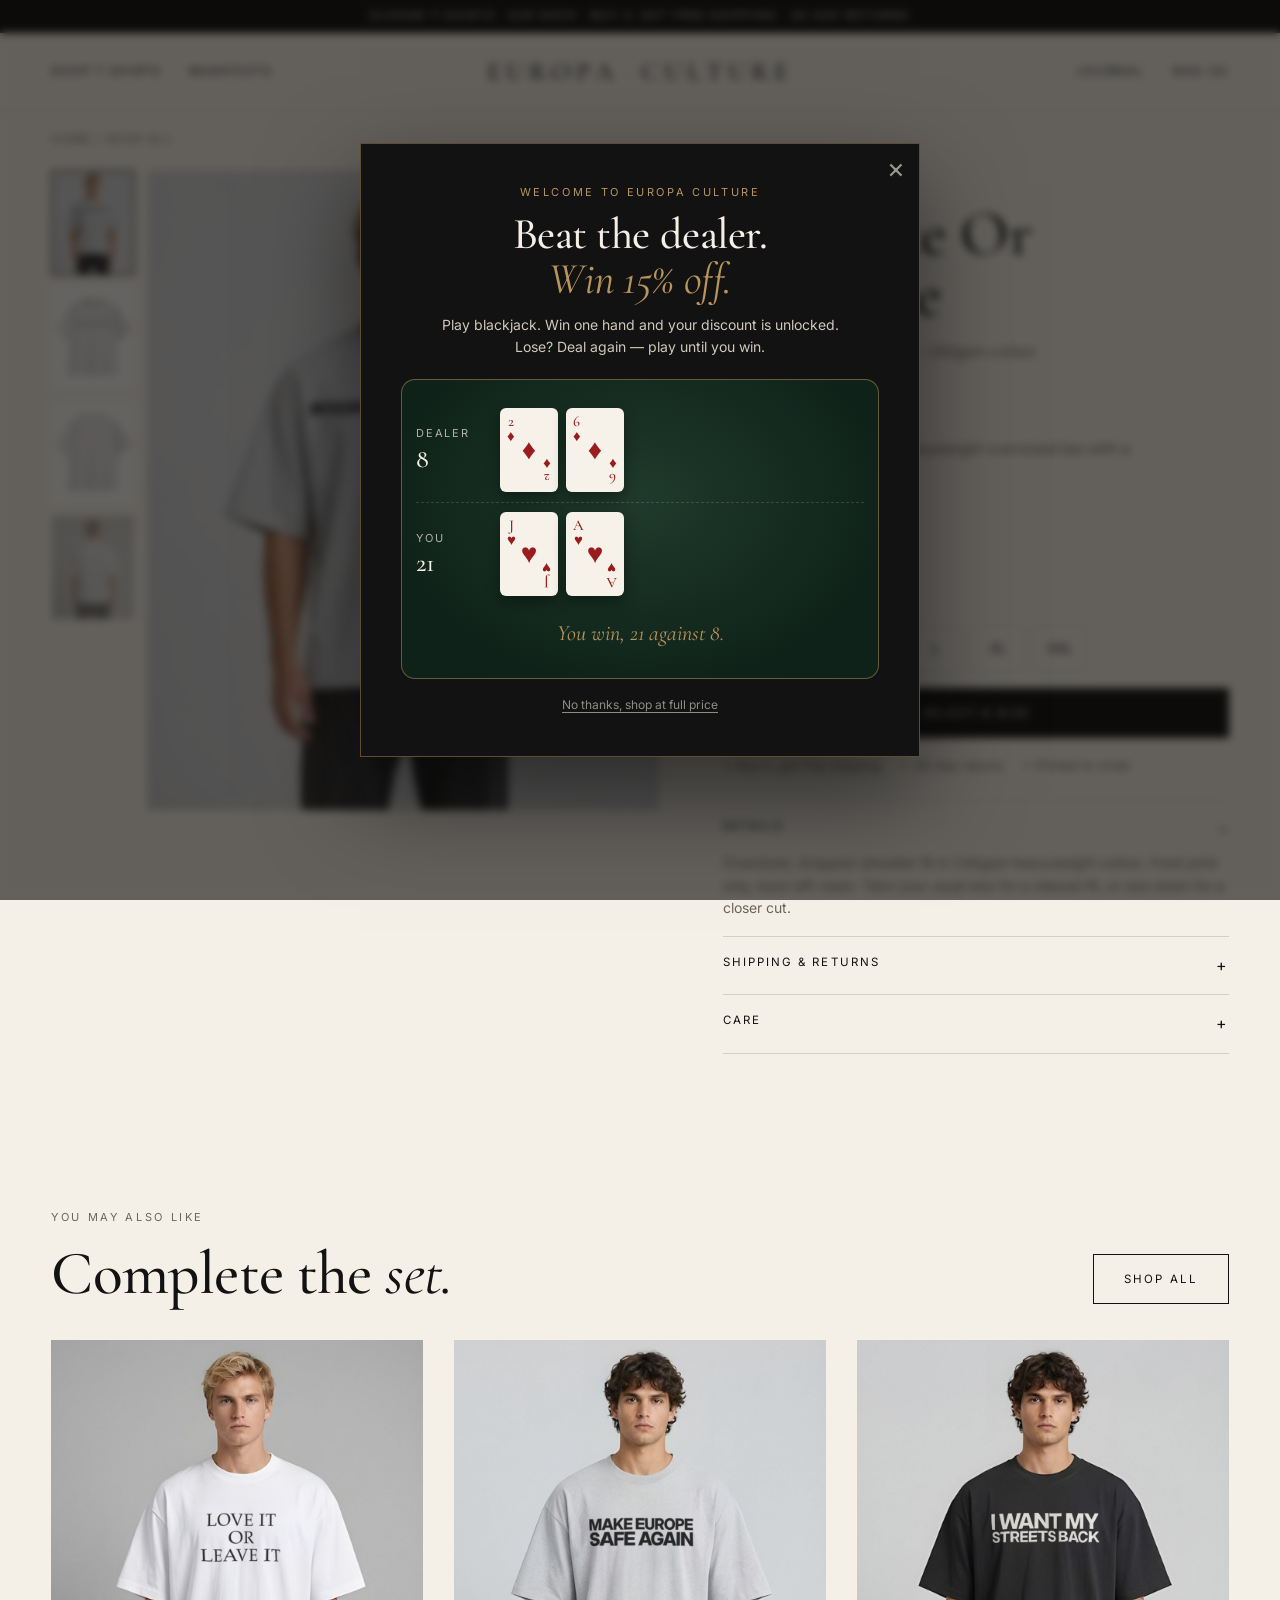
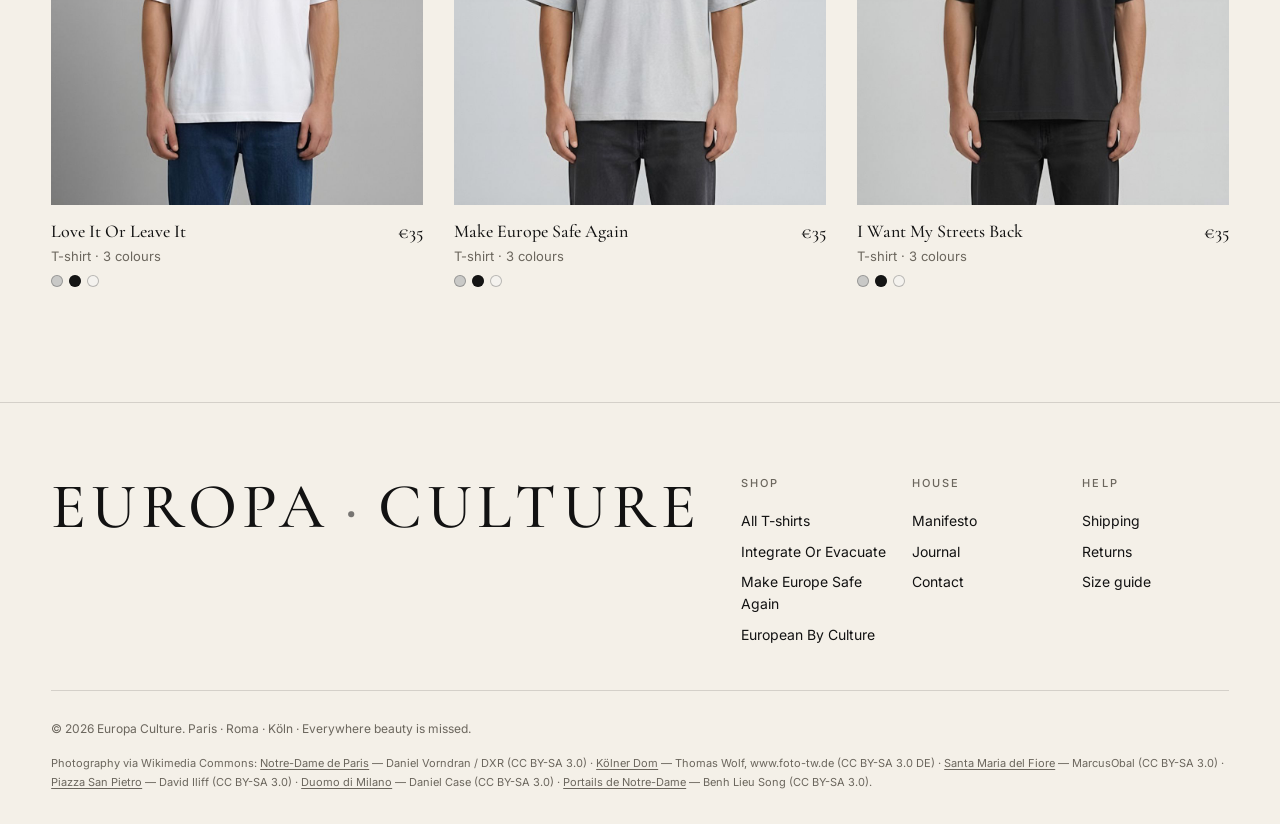
==== commit 98cc0eaf: "Clearer homepage, €35, blackjack discount" ====
--- a/product.html
+++ b/product.html
@@ -17,10 +17,10 @@
 </head>
 <body class="inner">
   <header class="site-header">
-    <div class="announce">Free shipping across the EU &amp; US over €100 · 30-day returns</div>
+    <div class="announce">Slogan T-shirts · €35 each · Buy 2, get free shipping · 30-day returns</div>
     <div class="nav-row">
       <nav class="nav-left">
-        <a href="shop.html">Shop all</a>
+        <a href="shop.html">Shop<span class="hide-sm"> T-shirts</span></a>
         <a href="index.html#manifesto" class="hide-sm">Manifesto</a>
       </nav>
       <a class="wordmark" href="index.html" aria-label="Europa Culture home">Europa<span>·</span>Culture</a>
@@ -66,5 +66,6 @@
   <script src="js/products.js"></script>
   <script src="js/scenes.js"></script>
   <script src="js/app.js"></script>
+  <script src="js/blackjack.js"></script>
 </body>
 </html>
--- a/css/style.css
+++ b/css/style.css
@@ -321,3 +321,95 @@
   .coll-label { padding: 12px; flex-direction: column; gap: 2px; }
   .coll-label em { font-size: 22px; }
 }
+
+/* ===================== Clear "this is a T-shirt shop" home ===================== */
+.home .hero { height: 58vh; min-height: 500px; max-height: 680px; }
+.home .hero-place, .home .hero-nav { display: none; }
+.home .hero-foot { grid-template-columns: 1fr; padding-bottom: 22px; }
+.home .hero-bars { max-width: 320px; }
+.site-header nav a { white-space: nowrap; }
+.best .feat-head h2 { font-size: clamp(30px, 3.4vw, 46px); }
+.hero-content.split { top: calc(var(--head-h) + 8px); bottom: 56px; transform: none; display: grid; grid-template-rows: minmax(0, 1fr); grid-template-columns: 1fr minmax(240px, 26%); gap: clamp(24px, 5vw, 80px); align-items: center; text-align: left; }
+.hero-content.split h1 { font-size: clamp(48px, 6.4vw, 104px); line-height: .92; }
+.hero-content.split .lede { margin: 20px 0 28px; max-width: 520px; font-size: 18px; }
+.hero-content.split .hero-cta { justify-content: flex-start; }
+.hero-product { display: flex; flex-direction: column; height: 100%; max-height: 460px; min-height: 0; align-self: center; justify-self: end; width: min(100%, 300px); box-shadow: 0 30px 60px rgba(0,0,0,.35); animation: up 1.2s .4s var(--ease) both; }
+.hero-product img { flex: 1; min-height: 0; width: 100%; object-fit: cover; object-position: center 18%; transition: transform .8s var(--ease); }
+.hero-product:hover img { transform: scale(1.02); }
+.hero-product-tag { display: flex; justify-content: space-between; gap: 10px; align-items: baseline; padding: 12px 14px; background: var(--paper); color: var(--ink); font: 500 16px var(--serif); }
+.hero-product-tag b { font: 500 13px var(--sans); }
+
+.best { padding: clamp(36px, 5vw, 64px) var(--gutter) clamp(24px, 4vw, 48px); }
+.best .feat-head { margin-bottom: 28px; }
+.best .pcard-name { font-size: 21px; }
+.trust { list-style: none; display: grid; grid-template-columns: repeat(4, 1fr); margin-top: clamp(28px, 4vw, 48px); border-top: 1px solid var(--line); border-bottom: 1px solid var(--line); }
+.trust li { padding: 18px 12px; text-align: center; font-size: 13px; color: var(--muted); border-right: 1px solid var(--line); }
+.trust li:last-child { border-right: 0; }
+.trust b { display: block; font: 500 18px var(--serif); color: var(--ink); margin-bottom: 2px; }
+.pcard-price b { font-weight: 500; }
+.featured { padding-top: clamp(40px, 6vw, 80px); }
+
+/* ===================== Blackjack welcome game ===================== */
+.bj-modal { position: fixed; inset: 0; z-index: 80; display: grid; place-items: center; padding: 16px; }
+.bj-modal[hidden] { display: none; }
+.bj-scrim { position: absolute; inset: 0; background: rgba(10, 9, 8, .62); backdrop-filter: blur(4px); animation: fade .4s both; }
+.bj-panel { position: relative; width: min(560px, 100%); max-height: calc(100vh - 32px); overflow-y: auto; background: var(--ink); color: var(--paper); padding: clamp(24px, 4vw, 40px); border: 1px solid rgba(184, 149, 90, .45); box-shadow: 0 40px 90px rgba(0,0,0,.5); animation: up .6s var(--ease) both; text-align: center; }
+.bj-x { position: absolute; top: 10px; right: 14px; font-size: 28px; line-height: 1; color: rgba(244,240,232,.6); }
+.bj-x:hover { color: var(--paper); }
+.bj-eyebrow { font-size: 11px; letter-spacing: .24em; text-transform: uppercase; color: var(--gold); margin-bottom: 10px; }
+.bj-panel h2 { font-size: clamp(30px, 5vw, 44px); line-height: 1.02; }
+.bj-panel h2 em { color: var(--gold); }
+.bj-sub { color: #cfc8bb; font-size: 14px; margin: 12px auto 20px; max-width: 420px; }
+.bj-table { background: radial-gradient(ellipse at 50% 40%, #1f3a2c, #0f2219 75%); border: 1px solid rgba(184,149,90,.5); border-radius: 14px; padding: 18px 14px 20px; }
+.bj-row { display: grid; grid-template-columns: 74px 1fr; align-items: center; gap: 10px; min-height: 104px; }
+.bj-row + .bj-row { border-top: 1px dashed rgba(244,240,232,.15); }
+.bj-label { font-size: 11px; letter-spacing: .16em; text-transform: uppercase; color: rgba(244,240,232,.7); text-align: left; }
+.bj-label b { display: block; font: 500 26px var(--serif); color: var(--paper); letter-spacing: 0; }
+.bj-hand { display: flex; gap: 8px; flex-wrap: wrap; }
+.bj-card { position: relative; width: 58px; height: 84px; border-radius: 6px; background: #f6f2ea; color: #141414; box-shadow: 0 6px 14px rgba(0,0,0,.35); font: 500 15px/1 var(--serif); animation: deal .45s var(--ease) both; animation-delay: calc(var(--i) * 90ms); }
+.bj-card.red { color: #9b1c1c; }
+.bj-card .tl { position: absolute; top: 6px; left: 7px; text-align: center; }
+.bj-card .br { position: absolute; bottom: 6px; right: 7px; text-align: center; transform: rotate(180deg); }
+.bj-card .mid { position: absolute; inset: 0; display: grid; place-items: center; font-size: 28px; }
+.bj-card.back { background: repeating-linear-gradient(45deg, #2a2a2a 0 6px, #1b1b1b 6px 12px); border: 2px solid var(--gold); display: grid; place-items: center; color: var(--gold); font: italic 600 15px var(--serif); }
+@keyframes fade { from { opacity: 0; } to { opacity: 1; } }
+@keyframes deal { from { opacity: 0; transform: translateY(-30px) rotate(-8deg); } to { opacity: 1; transform: none; } }
+.bj-msg { min-height: 22px; margin: 14px 0 12px; font: italic 18px var(--serif); color: #e9e2d4; }
+.bj-msg[data-tone="win"] { color: var(--gold); font-size: 22px; }
+.bj-msg[data-tone="lose"] { color: #e3b3a8; }
+.bj-actions { display: flex; justify-content: center; gap: 10px; }
+.bj-btn { min-width: 132px; border-color: rgba(244,240,232,.7); color: var(--paper); }
+.bj-btn:hover { background: var(--paper); color: var(--ink); }
+.bj-btn.solid { background: var(--gold); border-color: var(--gold); color: var(--ink); }
+.bj-btn.solid:hover { background: var(--paper); border-color: var(--paper); }
+.bj-btn.wide { width: 100%; margin-top: 12px; }
+.bj-btn[hidden] { display: none; }
+.bj-skip { margin-top: 16px; font-size: 12px; color: rgba(244,240,232,.55); text-decoration: underline; text-underline-offset: 3px; }
+.bj-unlock input { width: 100%; height: 52px; padding: 0 16px; border: 1px solid rgba(244,240,232,.4); background: transparent; color: var(--paper); font: 400 18px var(--sans); outline: none; }
+.bj-unlock input:focus { border-color: var(--gold); }
+.bj-fine { margin-top: 12px; font-size: 11px; color: rgba(244,240,232,.5); }
+.bj-tab { position: fixed; left: 16px; bottom: 16px; z-index: 35; display: flex; gap: 8px; align-items: center; padding: 12px 18px; background: var(--ink); color: var(--paper); border: 1px solid var(--gold); font-size: 11.5px; letter-spacing: .16em; text-transform: uppercase; box-shadow: 0 10px 30px rgba(0,0,0,.3); animation: up .6s var(--ease) both; }
+.bj-tab span { color: var(--gold); font-size: 16px; }
+.bj-open { overflow: hidden; }
+.cart-foot .disc { color: #2f6b3a; font-size: 14px; }
+.cart-foot .total { font: 500 20px var(--serif); margin-bottom: 14px; }
+
+@media (max-width: 1024px) {
+  .hero-content.split { grid-template-columns: 1fr minmax(200px, 34%); }
+}
+@media (max-width: 640px) {
+  .home .hero { height: auto; min-height: 0; }
+  .hero-content.split { position: relative; top: auto; bottom: auto; grid-template-columns: 1fr; padding: calc(var(--head-h) + 28px) var(--gutter) 64px; gap: 0; text-align: center; }
+  .home .hero-bars { margin: 0 auto; width: 70%; }
+  .site-header nav { font-size: 10px; gap: 10px; }
+  .hero-content.split .hero-cta { justify-content: center; }
+  .hero-content.split .lede { font-size: 16px; margin: 16px auto 22px; }
+  .hero-product { display: none; }
+  .trust { grid-template-columns: 1fr 1fr; }
+  .trust li:nth-child(2) { border-right: 0; }
+  .trust li:nth-child(-n+2) { border-bottom: 1px solid var(--line); }
+  .bj-row { grid-template-columns: 58px 1fr; min-height: 90px; }
+  .bj-card { width: 48px; height: 70px; }
+  .bj-card .mid { font-size: 22px; }
+  .bj-btn { min-width: 110px; }
+}
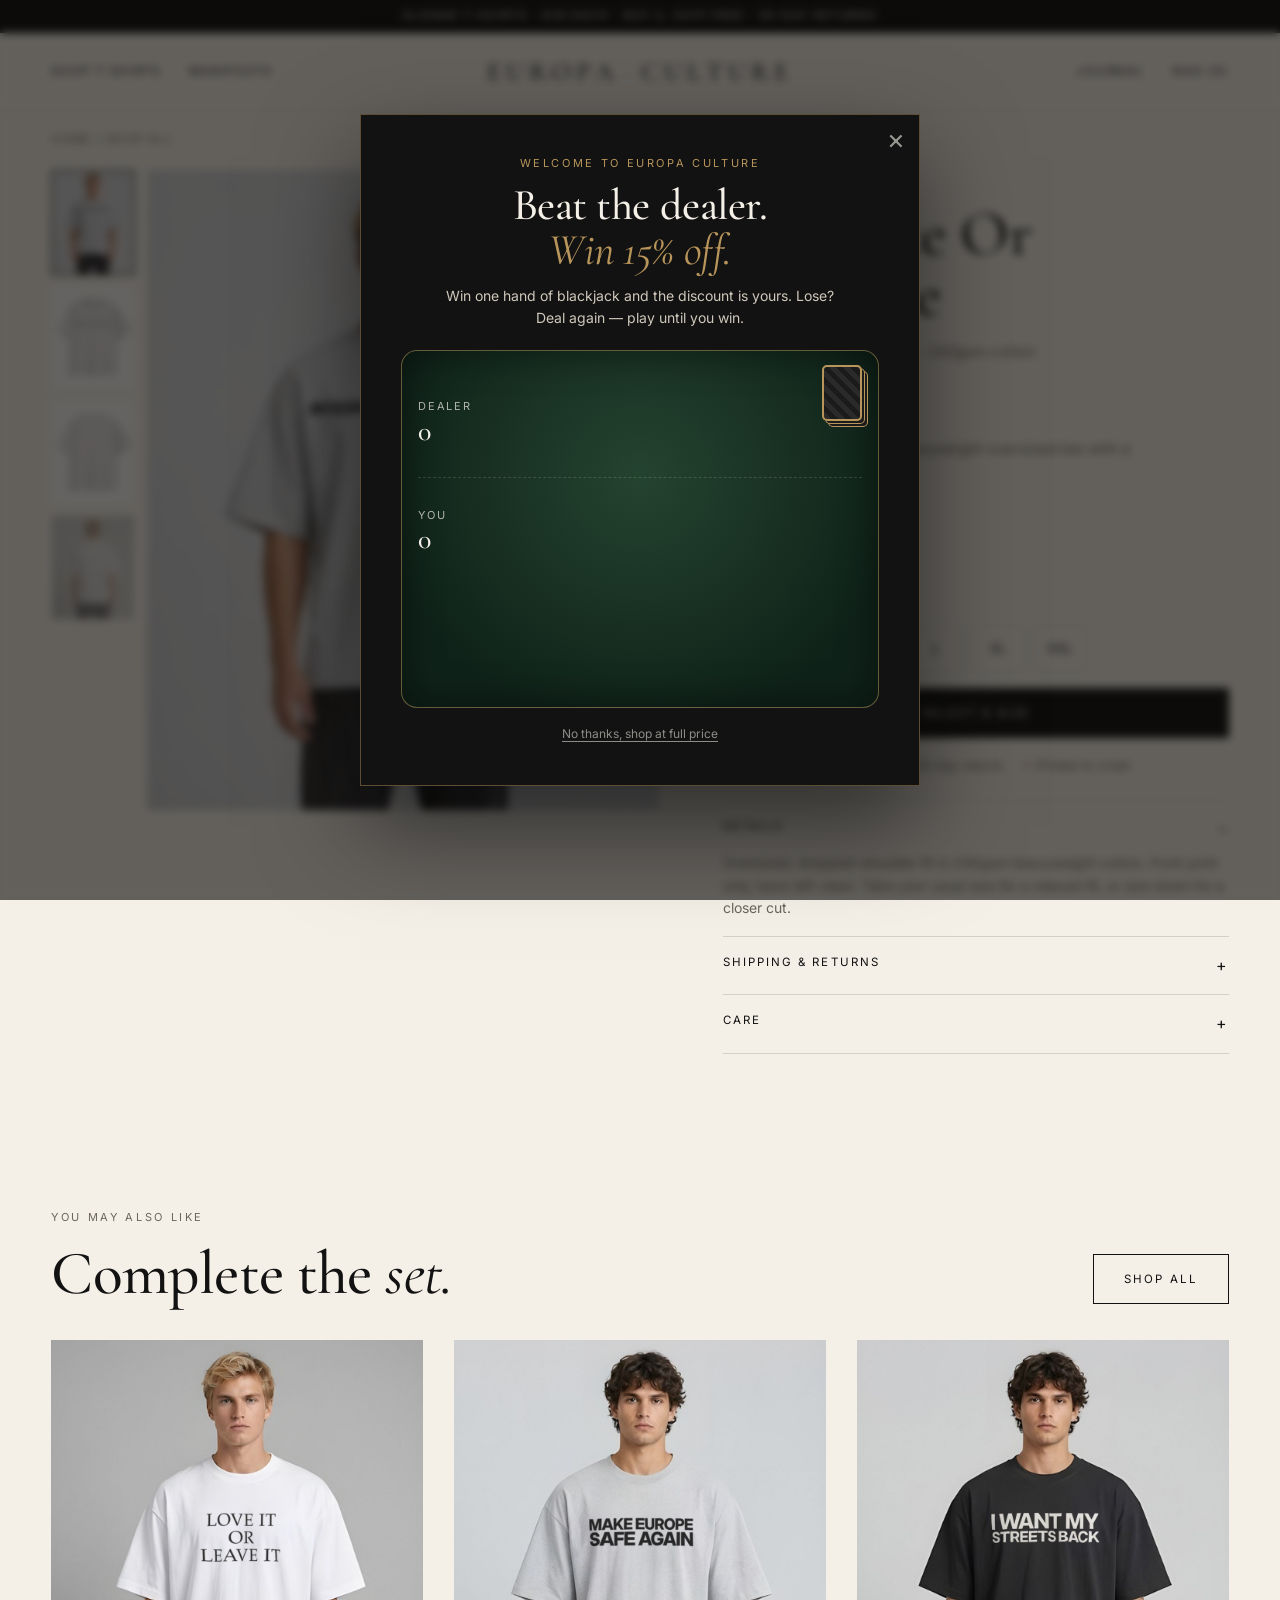
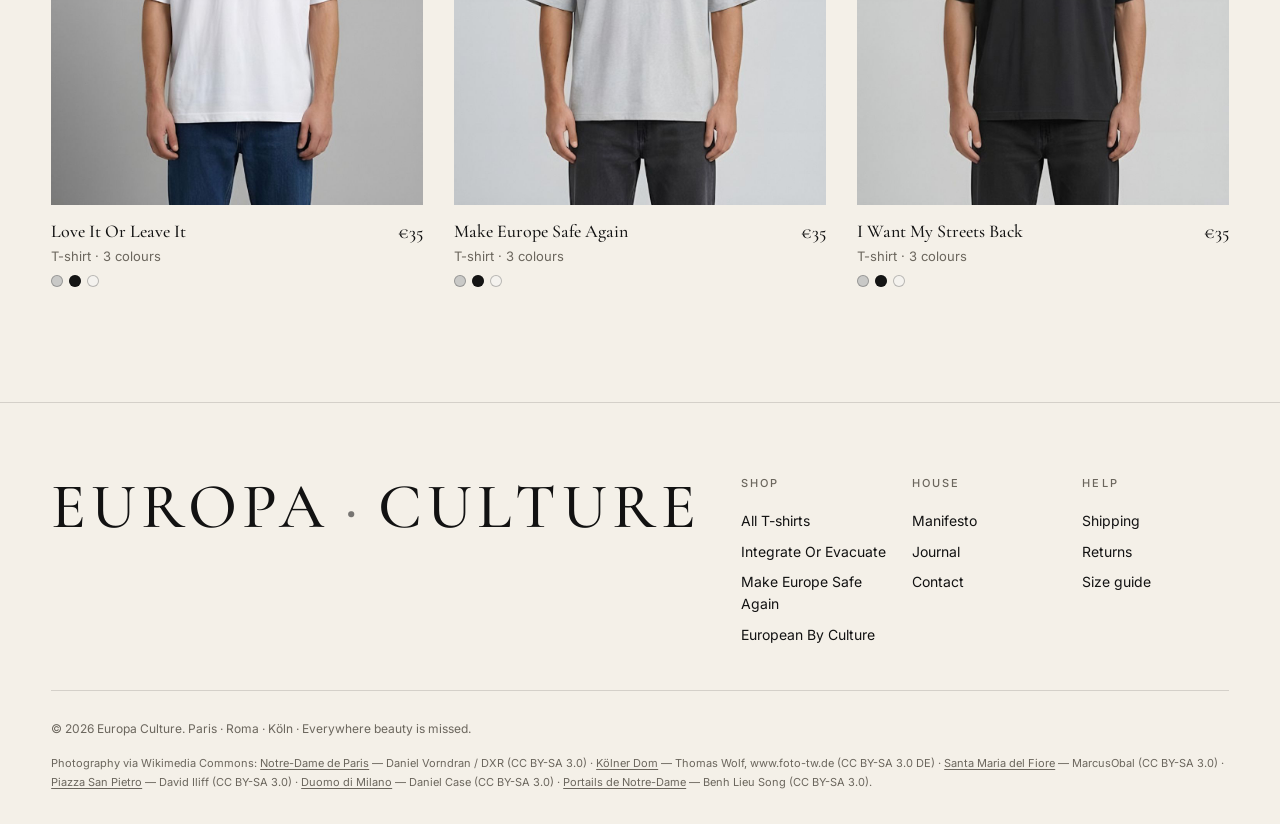
==== commit 6d2829c1: "Minimal mobile layout" ====
--- a/product.html
+++ b/product.html
@@ -17,7 +17,7 @@
 </head>
 <body class="inner">
   <header class="site-header">
-    <div class="announce">Slogan T-shirts · €35 each · Buy 2, get free shipping · 30-day returns</div>
+    <div class="announce"><span class="hide-sm">Slogan T-shirts · </span>€35 each · Buy 2, ship free<span class="hide-sm"> · 30-day returns</span></div>
     <div class="nav-row">
       <nav class="nav-left">
         <a href="shop.html">Shop<span class="hide-sm"> T-shirts</span></a>
--- a/css/style.css
+++ b/css/style.css
@@ -329,7 +329,7 @@
 .home .hero-bars { max-width: 320px; }
 .site-header nav a { white-space: nowrap; }
 .best .feat-head h2 { font-size: clamp(30px, 3.4vw, 46px); }
-.hero-content.split { top: calc(var(--head-h) + 8px); bottom: 56px; transform: none; display: grid; grid-template-rows: minmax(0, 1fr); grid-template-columns: 1fr minmax(240px, 26%); gap: clamp(24px, 5vw, 80px); align-items: center; text-align: left; }
+.hero-content.split { top: calc(var(--head-h) + 28px); bottom: 64px; transform: none; display: grid; grid-template-rows: minmax(0, 1fr); grid-template-columns: 1fr; gap: clamp(24px, 5vw, 80px); align-items: center; text-align: left; }
 .hero-content.split h1 { font-size: clamp(48px, 6.4vw, 104px); line-height: .92; }
 .hero-content.split .lede { margin: 20px 0 28px; max-width: 520px; font-size: 18px; }
 .hero-content.split .hero-cta { justify-content: flex-start; }
@@ -360,24 +360,40 @@
 .bj-panel h2 { font-size: clamp(30px, 5vw, 44px); line-height: 1.02; }
 .bj-panel h2 em { color: var(--gold); }
 .bj-sub { color: #cfc8bb; font-size: 14px; margin: 12px auto 20px; max-width: 420px; }
-.bj-table { background: radial-gradient(ellipse at 50% 40%, #1f3a2c, #0f2219 75%); border: 1px solid rgba(184,149,90,.5); border-radius: 14px; padding: 18px 14px 20px; }
-.bj-row { display: grid; grid-template-columns: 74px 1fr; align-items: center; gap: 10px; min-height: 104px; }
+.bj-table { position: relative; background: radial-gradient(ellipse at 50% 35%, #24432f, #0f2219 78%); border: 1px solid rgba(184,149,90,.5); border-radius: 16px; padding: 18px 16px 20px; box-shadow: inset 0 0 40px rgba(0,0,0,.45); transition: box-shadow .5s, border-color .5s; }
+.bj-table.won { border-color: var(--gold); box-shadow: inset 0 0 40px rgba(0,0,0,.35), 0 0 0 3px rgba(184,149,90,.35), 0 0 46px rgba(184,149,90,.45); }
+.bj-table.lost { border-color: rgba(227,179,168,.45); }
+.bj-shoe { position: absolute; top: 14px; right: 16px; width: 40px; height: 56px; border-radius: 5px; border: 2px solid var(--gold); background: repeating-linear-gradient(45deg, #2a2a2a 0 5px, #1b1b1b 5px 10px); box-shadow: 3px 3px 0 -1px #1b1b1b, 3px 3px 0 0 var(--gold), 6px 6px 0 -1px #1b1b1b, 6px 6px 0 0 var(--gold); }
+.bj-row { display: grid; grid-template-columns: 78px 1fr; align-items: center; gap: 10px; min-height: 108px; }
 .bj-row + .bj-row { border-top: 1px dashed rgba(244,240,232,.15); }
 .bj-label { font-size: 11px; letter-spacing: .16em; text-transform: uppercase; color: rgba(244,240,232,.7); text-align: left; }
-.bj-label b { display: block; font: 500 26px var(--serif); color: var(--paper); letter-spacing: 0; }
-.bj-hand { display: flex; gap: 8px; flex-wrap: wrap; }
-.bj-card { position: relative; width: 58px; height: 84px; border-radius: 6px; background: #f6f2ea; color: #141414; box-shadow: 0 6px 14px rgba(0,0,0,.35); font: 500 15px/1 var(--serif); animation: deal .45s var(--ease) both; animation-delay: calc(var(--i) * 90ms); }
-.bj-card.red { color: #9b1c1c; }
-.bj-card .tl { position: absolute; top: 6px; left: 7px; text-align: center; }
-.bj-card .br { position: absolute; bottom: 6px; right: 7px; text-align: center; transform: rotate(180deg); }
-.bj-card .mid { position: absolute; inset: 0; display: grid; place-items: center; font-size: 28px; }
-.bj-card.back { background: repeating-linear-gradient(45deg, #2a2a2a 0 6px, #1b1b1b 6px 12px); border: 2px solid var(--gold); display: grid; place-items: center; color: var(--gold); font: italic 600 15px var(--serif); }
+.bj-label b { display: block; font: 500 28px/1.1 var(--serif); color: var(--paper); letter-spacing: 0; white-space: nowrap; }
+.bj-label b.pop { animation: pop .38s var(--ease); }
+@keyframes pop { 0% { transform: scale(1); color: var(--paper); } 40% { transform: scale(1.28); color: var(--gold); } 100% { transform: scale(1); color: var(--paper); } }
+.bj-hand { display: flex; gap: 8px; flex-wrap: wrap; min-height: 84px; padding-right: 56px; }
+.bj-card { width: 58px; height: 84px; perspective: 700px; animation: deal .46s cubic-bezier(.2,.8,.25,1) both; }
+.bj-inner { position: relative; width: 100%; height: 100%; transform-style: preserve-3d; transition: transform .52s cubic-bezier(.4,.1,.2,1); }
+.bj-card.down .bj-inner { transform: rotateY(180deg); }
+.bj-face, .bj-back { position: absolute; inset: 0; border-radius: 6px; backface-visibility: hidden; -webkit-backface-visibility: hidden; box-shadow: 0 8px 16px rgba(0,0,0,.4); }
+.bj-face { background: #f7f3eb; color: #141414; font: 600 15px/1 var(--serif); }
+.bj-card.red .bj-face { color: #9b1c1c; }
+.bj-face .tl, .bj-face .br { position: absolute; display: flex; flex-direction: column; align-items: center; gap: 1px; }
+.bj-face i { font-style: normal; font-size: 12px; }
+.bj-face .tl { top: 6px; left: 6px; }
+.bj-face .br { bottom: 6px; right: 6px; transform: rotate(180deg); }
+.bj-face .mid { position: absolute; inset: 0; display: grid; place-items: center; font-size: 30px; }
+.bj-back { transform: rotateY(180deg); background: repeating-linear-gradient(45deg, #2a2a2a 0 6px, #1b1b1b 6px 12px); border: 2px solid var(--gold); display: grid; place-items: center; color: var(--gold); font: italic 600 15px var(--serif); }
 @keyframes fade { from { opacity: 0; } to { opacity: 1; } }
-@keyframes deal { from { opacity: 0; transform: translateY(-30px) rotate(-8deg); } to { opacity: 1; transform: none; } }
-.bj-msg { min-height: 22px; margin: 14px 0 12px; font: italic 18px var(--serif); color: #e9e2d4; }
-.bj-msg[data-tone="win"] { color: var(--gold); font-size: 22px; }
+@keyframes deal { 0% { opacity: 0; transform: translate(min(46vw, 300px), -150px) rotate(-22deg) scale(.86); } 70% { opacity: 1; } 100% { opacity: 1; transform: none; } }
+.bj-msg { min-height: 26px; margin: 14px 0 12px; font: italic 19px var(--serif); color: #e9e2d4; }
+.bj-msg.show { animation: up .35s var(--ease) both; }
+.bj-msg[data-tone="win"] { color: var(--gold); font-size: 26px; }
 .bj-msg[data-tone="lose"] { color: #e3b3a8; }
-.bj-actions { display: flex; justify-content: center; gap: 10px; }
+.bj-actions { display: flex; justify-content: center; gap: 10px; min-height: 50px; }
+.bj-btn:disabled { opacity: .45; pointer-events: none; }
+#bj-stand:not([hidden]):not(:disabled), #bj-deal:not([hidden]):not(:disabled) { animation: nudge 2.4s ease-in-out 1.2s infinite; }
+@keyframes nudge { 0%, 88%, 100% { box-shadow: 0 0 0 0 rgba(184,149,90,0); } 94% { box-shadow: 0 0 0 6px rgba(184,149,90,.35); } }
+@keyframes tabglow { 0%, 80%, 100% { box-shadow: 0 10px 30px rgba(0,0,0,.3); } 90% { box-shadow: 0 10px 30px rgba(0,0,0,.3), 0 0 0 6px rgba(184,149,90,.35); } }
 .bj-btn { min-width: 132px; border-color: rgba(244,240,232,.7); color: var(--paper); }
 .bj-btn:hover { background: var(--paper); color: var(--ink); }
 .bj-btn.solid { background: var(--gold); border-color: var(--gold); color: var(--ink); }
@@ -388,15 +404,12 @@
 .bj-unlock input { width: 100%; height: 52px; padding: 0 16px; border: 1px solid rgba(244,240,232,.4); background: transparent; color: var(--paper); font: 400 18px var(--sans); outline: none; }
 .bj-unlock input:focus { border-color: var(--gold); }
 .bj-fine { margin-top: 12px; font-size: 11px; color: rgba(244,240,232,.5); }
-.bj-tab { position: fixed; left: 16px; bottom: 16px; z-index: 35; display: flex; gap: 8px; align-items: center; padding: 12px 18px; background: var(--ink); color: var(--paper); border: 1px solid var(--gold); font-size: 11.5px; letter-spacing: .16em; text-transform: uppercase; box-shadow: 0 10px 30px rgba(0,0,0,.3); animation: up .6s var(--ease) both; }
+.bj-tab { position: fixed; left: 16px; bottom: 16px; z-index: 35; display: flex; gap: 8px; align-items: center; padding: 12px 18px; background: var(--ink); color: var(--paper); border: 1px solid var(--gold); font-size: 11.5px; letter-spacing: .16em; text-transform: uppercase; box-shadow: 0 10px 30px rgba(0,0,0,.3); animation: up .6s var(--ease) both, tabglow 3s ease-in-out 2s infinite; }
 .bj-tab span { color: var(--gold); font-size: 16px; }
 .bj-open { overflow: hidden; }
 .cart-foot .disc { color: #2f6b3a; font-size: 14px; }
 .cart-foot .total { font: 500 20px var(--serif); margin-bottom: 14px; }
 
-@media (max-width: 1024px) {
-  .hero-content.split { grid-template-columns: 1fr minmax(200px, 34%); }
-}
 @media (max-width: 640px) {
   .home .hero { height: auto; min-height: 0; }
   .hero-content.split { position: relative; top: auto; bottom: auto; grid-template-columns: 1fr; padding: calc(var(--head-h) + 28px) var(--gutter) 64px; gap: 0; text-align: center; }
@@ -410,6 +423,99 @@
   .trust li:nth-child(-n+2) { border-bottom: 1px solid var(--line); }
   .bj-row { grid-template-columns: 58px 1fr; min-height: 90px; }
   .bj-card { width: 48px; height: 70px; }
-  .bj-card .mid { font-size: 22px; }
+  .bj-face .mid { font-size: 22px; }
+  .bj-hand { min-height: 70px; padding-right: 44px; }
+  .bj-shoe { width: 32px; height: 46px; }
   .bj-btn { min-width: 110px; }
 }
+
+/* ===================== Mobile: minimal ===================== */
+@media (max-width: 640px) {
+  :root { --head-h: 80px; }
+  .announce { padding: 7px 16px; font-size: 10px; letter-spacing: .14em; }
+  .nav-row { padding: 12px 16px; }
+  .wordmark { font-size: 15px; letter-spacing: .16em; }
+
+  /* hero: headline + one button */
+  .home .hero-content.split { padding: calc(var(--head-h) + 40px) 16px 44px; }
+  .home .hero .eyebrow, .home .hero .btn-ghost, .home .hero-foot { display: none; }
+  .hero-content.split h1 { font-size: 52px; }
+  .hero-content.split .lede { font-size: 15px; margin: 14px auto 24px; max-width: 300px; }
+
+  /* section heads: title left, small text link right */
+  .best { padding: 36px 16px 8px; }
+  .feat-head.flush, .best .feat-head { flex-wrap: nowrap; align-items: baseline; margin-bottom: 18px; }
+  .feat-head .eyebrow { display: none; }
+  .best .feat-head h2, .feat-head h2 { font-size: 30px; }
+  .feat-head .btn { height: auto; padding: 0; border: 0; background: none; color: var(--ink); font-size: 11px; text-decoration: underline; text-underline-offset: 4px; white-space: nowrap; }
+
+  /* two-up product grid, quieter cards */
+  .grid, .grid-3 { grid-template-columns: 1fr 1fr; gap: 22px 12px; }
+  .pcard-body { padding-top: 10px; gap: 2px; flex-direction: column; }
+  .pcard-name, .best .pcard-name { font-size: 15px; line-height: 1.2; }
+  .pcard-meta, .swatches { display: none; }
+  .pcard-price { font: 400 13px var(--sans); }
+  #featured-grid .pcard:first-child { grid-column: 1 / -1; }
+  #featured-grid .pcard:first-child .pcard-name { font-size: 18px; }
+
+  /* cut the extras */
+  .trust, .featured, .marquee, .tenets p, .credits, .crumbs, .pdp-sub, .perks, .bj-sub { display: none; }
+
+  .manifesto { padding: 48px 16px; }
+  .manifesto-head { margin-bottom: 20px; }
+  .manifesto h2 { font-size: 32px; }
+  .tenets { grid-template-columns: 1fr 1fr; border-top: 0; }
+  .tenets li, .tenets li:nth-child(2) { padding: 14px 0; margin: 0; border: 0; border-top: 1px solid rgba(244,240,232,.18); }
+  .tenets h3 { font-size: 24px; margin: 4px 0 0; }
+  .tenets span { font-size: 15px; }
+
+  .quote { padding: 72px 16px; }
+  .quote blockquote { font-size: 30px; }
+  .quote cite { margin-top: 16px; font-size: 10px; }
+
+  .signup-wrap { padding: 48px 16px; gap: 20px; }
+  .signup-wrap h2 { font-size: 30px; }
+  .signup-wrap p { font-size: 14px; }
+
+  .site-footer { padding: 36px 16px 24px; gap: 22px; }
+  .foot-brand { font-size: 22px; }
+  .foot-cols { grid-template-columns: 1fr 1fr; gap: 16px; }
+  .foot-cols > div:first-child { display: none; }
+  .foot-cols a { font-size: 13px; padding: 3px 0; }
+  .foot-small { padding-top: 16px; font-size: 11px; }
+
+  /* shop page */
+  .shop-hero { padding: 32px 16px 0; }
+  .shop-hero h1 { font-size: 40px; }
+  .shop-hero .eyebrow { display: none; }
+  .shop-hero p:last-child { font-size: 14px; margin-top: 8px; }
+  .shop-section { padding: 24px 16px 56px; }
+
+  /* product page */
+  .pdp { padding: 12px 16px 24px; gap: 18px; }
+  .pdp-thumbs { gap: 6px; }
+  .pdp-info .eyebrow { display: none; }
+  .pdp-title { font-size: 32px; }
+  .pdp-price { margin: 10px 0 12px; font-size: 22px; }
+  .pdp-blurb { font-size: 14px; margin-bottom: 18px; }
+  .label { margin-bottom: 8px; }
+  .colors { margin-bottom: 18px; }
+  .colors button { width: 32px; height: 32px; }
+  .sizes { display: grid; grid-template-columns: repeat(6, 1fr); gap: 6px; }
+  .sizes button { min-width: 0; height: 40px; padding: 0; font-size: 12px; }
+  details { padding: 13px 0; }
+  details:first-of-type { margin-top: 18px; }
+  .pdp + .section { padding: 36px 16px 48px; }
+  #more-grid .pcard:nth-child(3) { display: none; }
+
+  /* discount tab: small pill, out of the way */
+  .bj-tab { left: auto; right: 12px; bottom: 12px; padding: 9px 13px; font-size: 10.5px; letter-spacing: .1em; }
+
+  /* blackjack popup */
+  .bj-panel { padding: 22px 14px 16px; }
+  .bj-eyebrow { font-size: 10px; margin-bottom: 6px; }
+  .bj-panel h2 { font-size: 28px; margin-bottom: 14px; }
+  .bj-table { padding: 12px 10px 14px; }
+  .bj-msg { font-size: 16px; margin: 10px 0; }
+  .bj-skip { margin-top: 12px; }
+}
